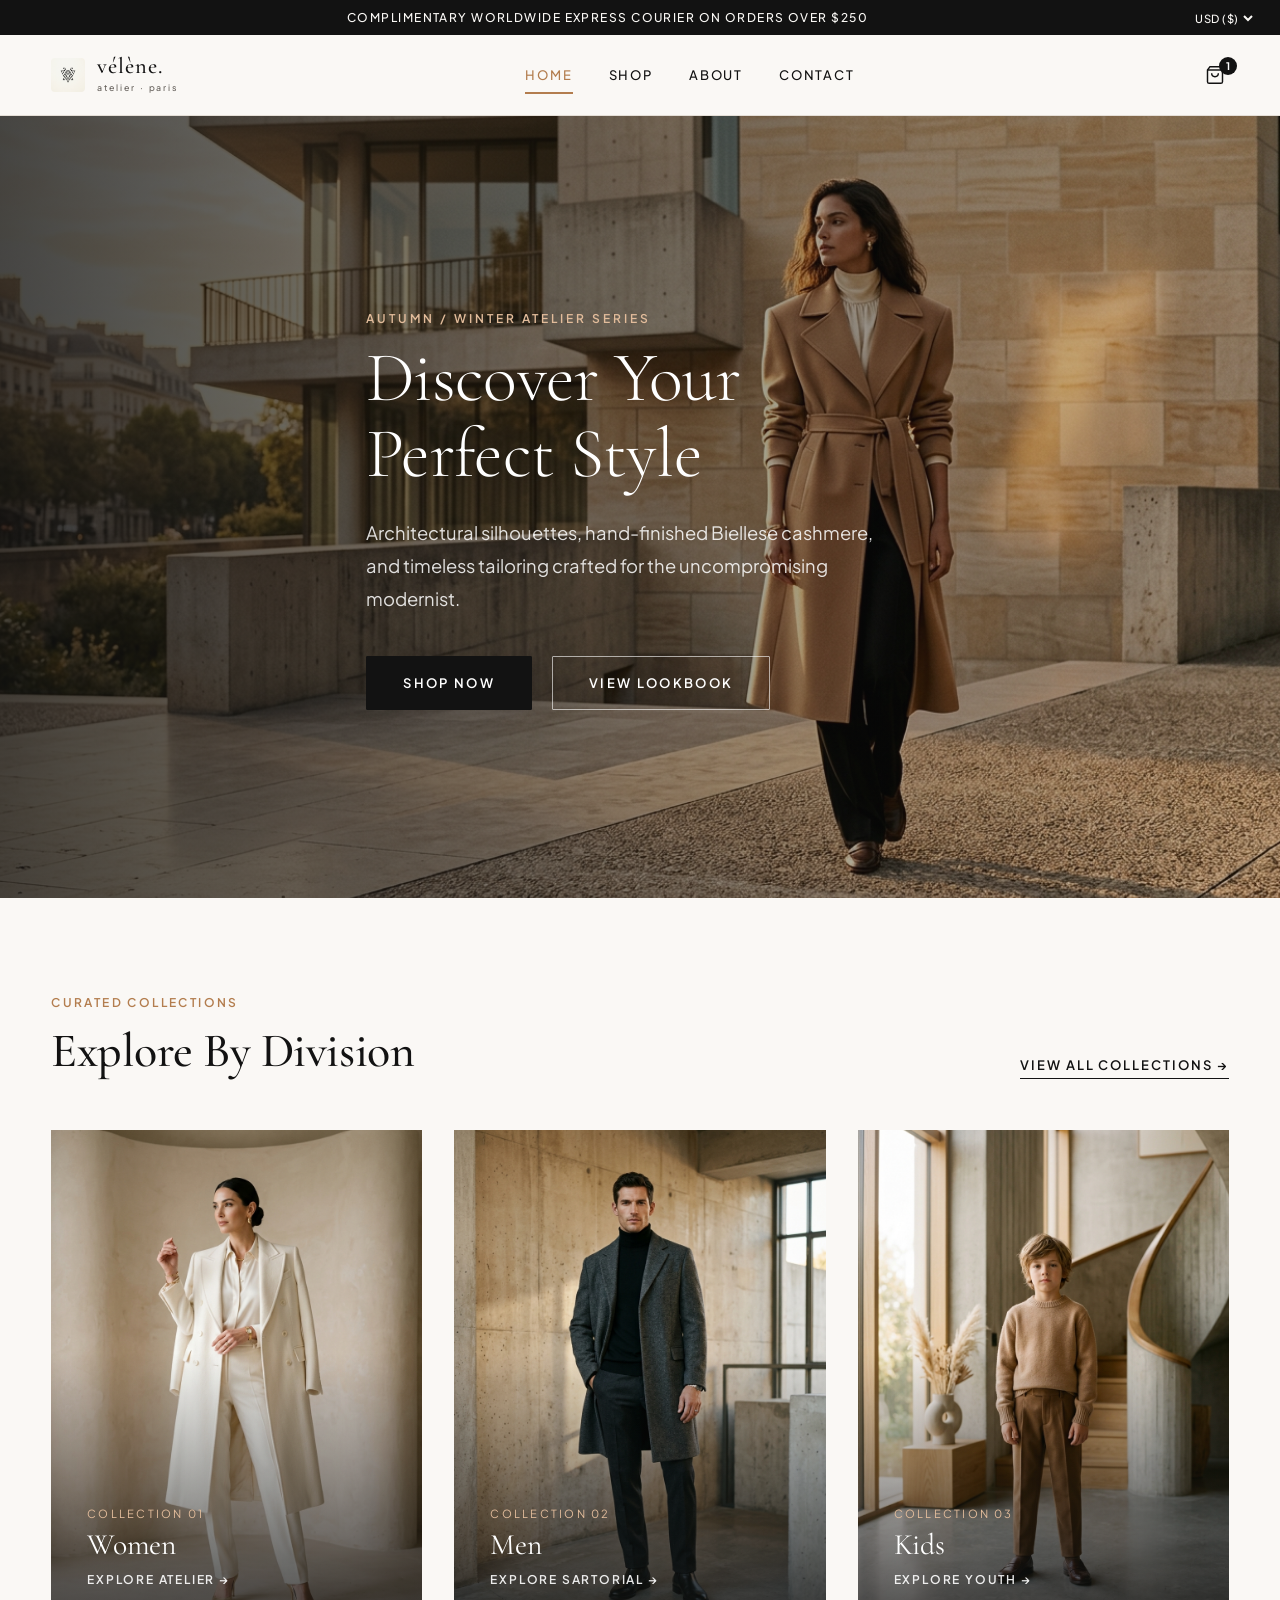
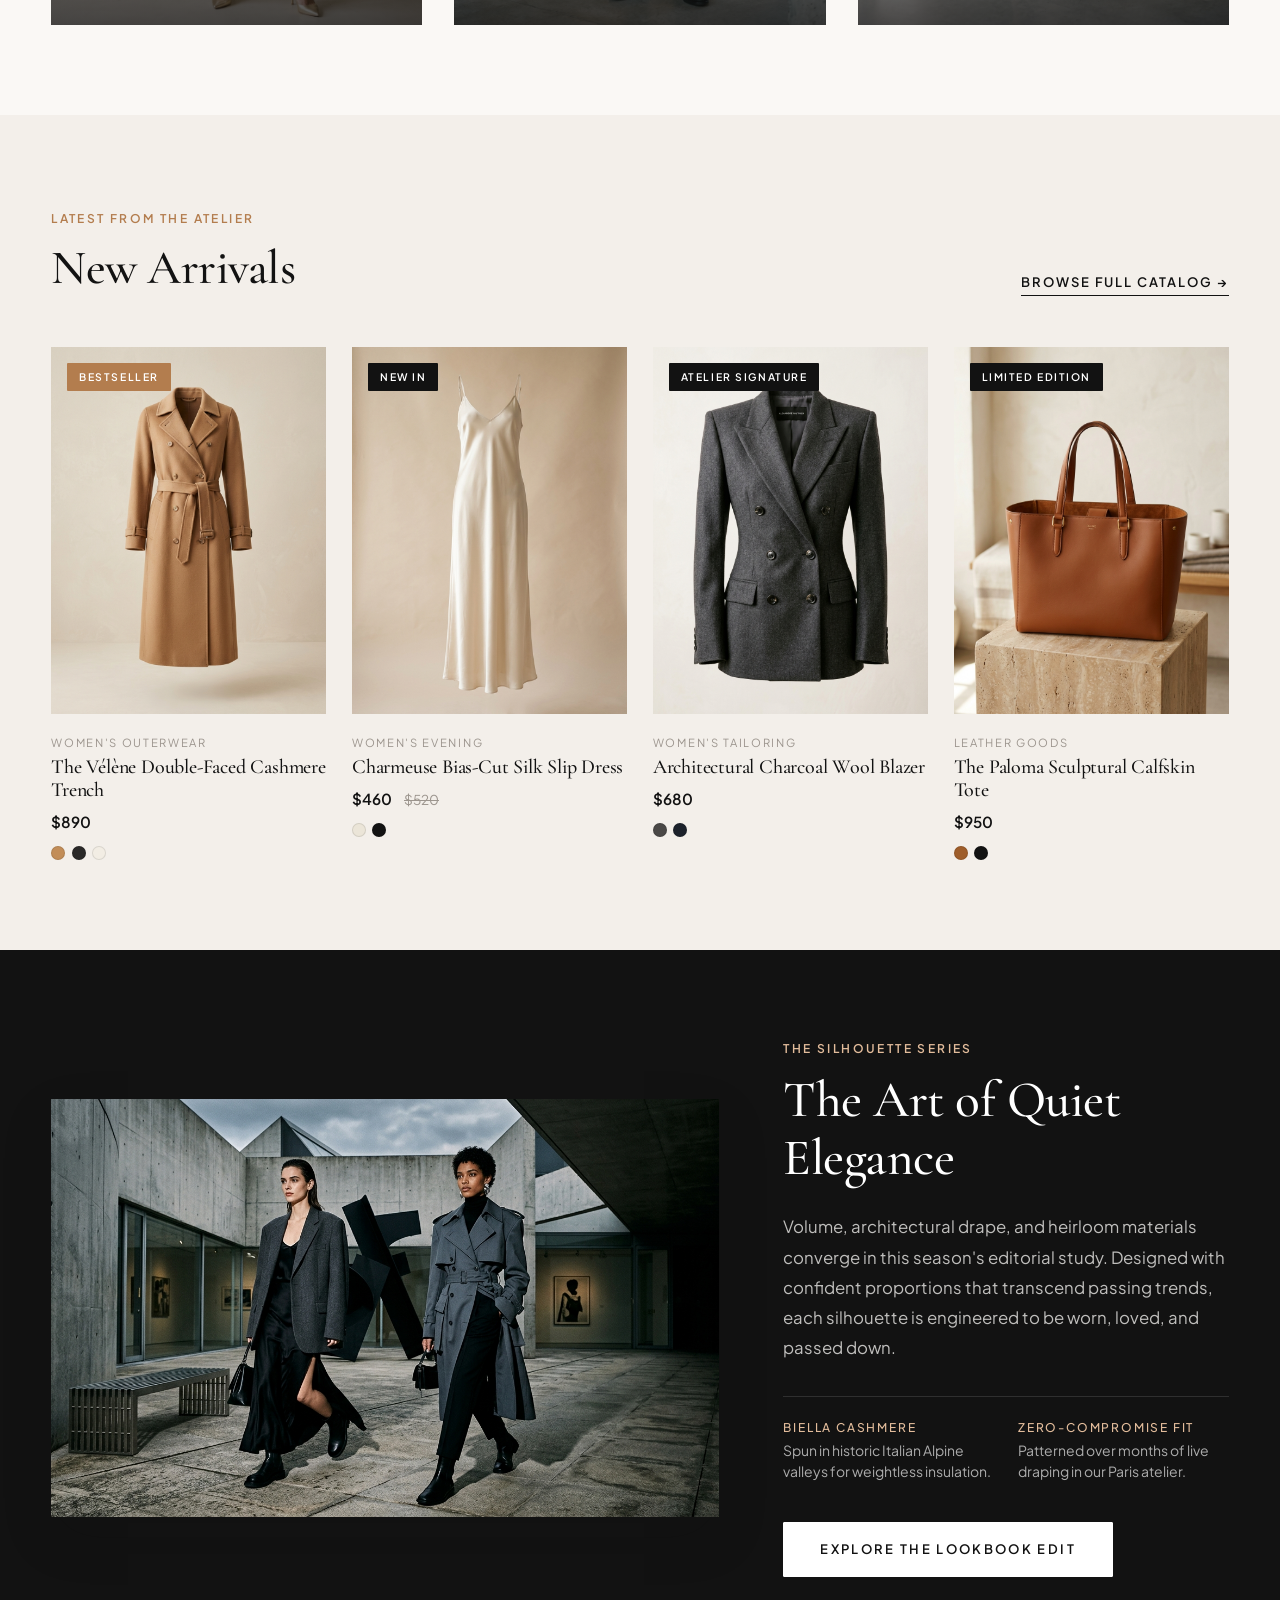
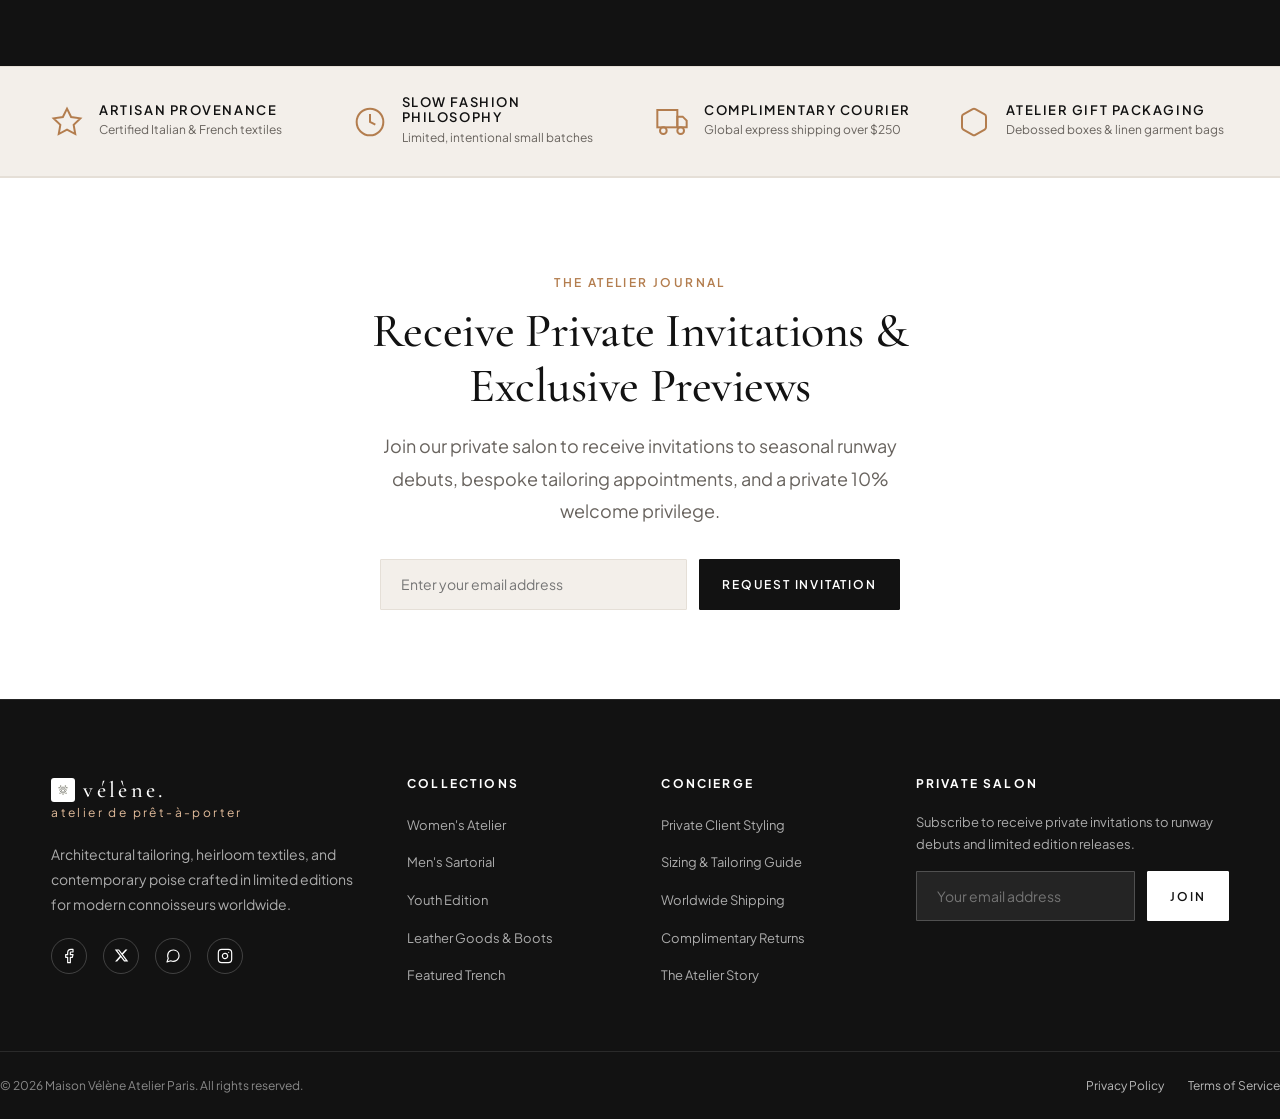
==== index.html @ 46a68b76 "first commit" ====
<!DOCTYPE html>
<html lang="en">
<head>
  <meta charset="UTF-8">
  <meta name="viewport" content="width=device-width, initial-scale=1.0">
  <title>vélène. — Haute Prêt-à-Porter &amp; Modern Essentials</title>
  <meta name="description" content="Discover architectural silhouettes, Italian cashmere tailoring, and quiet luxury essentials from Maison Vélène. Paris &amp; New York.">
  <meta name="keywords" content="luxury fashion, cashmere coat, designer tailoring, quiet luxury, slow fashion, Maison Velene">
  <meta property="og:title" content="MAISON VÉLÈNE — Modern Fashion Atelier">
  <meta property="og:description" content="Discover architectural silhouettes, Italian cashmere tailoring, and quiet luxury essentials.">
  <meta property="og:image" content="images/hero_banner.jpg">
  <meta property="og:type" content="website">
  <!-- Favicon / Brand Icon -->
  <link rel="icon" type="image/jpeg" href="images/brand_logo.jpg">
  <link rel="icon" type="image/png" sizes="32x32" href="images/favicon-32.png">
  <link rel="apple-touch-icon" sizes="192x192" href="images/favicon-192.png">
  <link rel="stylesheet" href="css/style.css">
</head>
<body>

  <!-- Editorial Announcement Bar -->
  <aside class="announcement-bar" aria-label="Store Announcement">
    <div></div>
    <div class="announcement-message">
      Complimentary Worldwide Express Courier on Orders Over $250
    </div>
    <div class="announcement-right">
      <label for="currency-selector" class="visually-hidden" style="display:none;">Select Currency</label>
      <select id="currency-selector" class="currency-select" aria-label="Currency Selector">
        <option value="USD">USD ($)</option>
        <option value="EUR">EUR (€)</option>
        <option value="GBP">GBP (£)</option>
      </select>
    </div>
  </aside>

  <!-- Global Header Navigation -->
  <header class="site-header">
    <div class="container header-inner">
      <!-- Mobile Hamburger Button -->
      <button type="button" class="mobile-toggle" aria-label="Open Navigation Menu">
        <span></span>
        <span></span>
        <span></span>
      </button>

      <!-- Brand Logo / Wordmark -->
      <a href="index.html" class="brand-logo" aria-label="vélène. Home">
        <img src="images/brand_logo.jpg" alt="vélène. logo" class="brand-logo-mark">
        <div class="brand-text-wrapper">
          <span class="brand-name">vélène.</span>
          <span class="brand-sub">atelier · paris</span>
        </div>
      </a>

      <!-- Desktop Navigation Menu -->
      <nav class="nav-desktop" aria-label="Primary Navigation">
        <a href="index.html" class="nav-link active">Home</a>
        <a href="shop.html" class="nav-link">Shop</a>
        <a href="about.html" class="nav-link">About</a>
        <a href="contact.html" class="nav-link">Contact</a>
      </nav>

      <!-- Action Affordances -->
      <div class="header-actions">
        <button type="button" class="action-btn cart-open-trigger" title="Shopping Bag" aria-label="View Shopping Bag">
          <svg width="20" height="20" viewBox="0 0 24 24" fill="none" stroke="currentColor" stroke-width="1.75">
            <path d="M6 2L3 6v14a2 2 0 0 0 2 2h14a2 2 0 0 0 2-2V6l-3-4z"/>
            <line x1="3" y1="6" x2="21" y2="6"/>
            <path d="M16 10a4 4 0 0 1-8 0"/>
          </svg>
          <span class="badge-count cart-badge-count">1</span>
        </button>
      </div>
    </div>
  </header>

  <!-- Mobile Navigation Drawer -->
  <div class="mobile-nav-drawer" role="dialog" aria-modal="true" aria-label="Mobile Navigation">
    <div class="mobile-nav-content">
      <div>
        <div class="mobile-nav-header">
          <div style="display:flex; align-items:center; gap:0.5rem;">
            <img src="images/brand_logo.jpg" alt="vélène. logo" style="width:26px; height:26px; border-radius:3px;">
            <span class="brand-name" style="font-size: 1.3rem; text-transform: lowercase;">vélène.</span>
          </div>
          <button type="button" class="mobile-nav-close" aria-label="Close navigation" style="font-size: 1.5rem; color: var(--color-noir);">&times;</button>
        </div>
        <div class="mobile-links">
          <a href="index.html" class="mobile-link active">Home</a>
          <a href="shop.html" class="mobile-link">Shop</a>
          <a href="about.html" class="mobile-link">About</a>
          <a href="contact.html" class="mobile-link">Contact</a>
        </div>
      </div>
      <div style="border-top: 1px solid var(--color-border); padding-top: 1.5rem;">
        <p style="font-size: 0.8rem; color: var(--color-stone); margin-bottom: 0.5rem;">Paris · Rue Saint-Honoré</p>
        <p style="font-size: 0.8rem; color: var(--color-stone);">New York · Madison Avenue</p>
      </div>
    </div>
  </div>

  <!-- Slide-out Cart Drawer -->
  <div class="cart-drawer-overlay" role="dialog" aria-modal="true" aria-label="Shopping Bag">
    <div class="cart-drawer">
      <div class="cart-drawer-header">
        <h3 class="cart-drawer-title">Shopping Bag</h3>
        <button type="button" class="cart-drawer-close" aria-label="Close shopping bag">&times;</button>
      </div>
      <div class="cart-shipping-meter">
        <div class="shipping-meter-text">Add <strong>$0</strong> more for complimentary courier</div>
        <div class="shipping-progress-bar">
          <div class="shipping-progress-fill"></div>
        </div>
      </div>
      <div class="cart-items-container">
        <!-- Rendered dynamically via JavaScript -->
      </div>
      <div class="cart-drawer-footer">
        <div class="cart-subtotal-row">
          <span class="cart-subtotal-label">Subtotal</span>
          <span class="cart-subtotal-val">$890</span>
        </div>
        <div class="cart-tax-notice">Taxes, customs &amp; express shipping calculated at private checkout.</div>
        <button type="button" class="btn btn-primary btn-full btn-checkout-cart">
          Proceed to Private Checkout
        </button>
      </div>
    </div>
  </div>

  <!-- Main Content -->
  <main id="main-content">

    <!-- 1. HERO SECTION -->
    <section class="hero-section" aria-label="Campaign Hero">
      <div class="hero-media-wrapper">
        <img src="images/hero_banner.jpg" alt="Maison Vélène Autumn/Winter campaign model in tailored cashmere coat" class="hero-image" priority>
      </div>
      <div class="hero-overlay"></div>
      <div class="container hero-content">
        <span class="eyebrow hero-eyebrow">Autumn / Winter Atelier Series</span>
        <h1 class="hero-title">Discover Your Perfect Style</h1>
        <p class="hero-subtitle">
          Architectural silhouettes, hand-finished Biellese cashmere, and timeless tailoring crafted for the uncompromising modernist.
        </p>
        <div class="hero-buttons">
          <a href="shop.html" class="btn btn-primary">Shop Now</a>
          <a href="#lookbook" class="btn btn-outline-white">View Lookbook</a>
        </div>
      </div>
    </section>

    <!-- 2. CATEGORIES SECTION -->
    <section class="section" aria-labelledby="categories-heading">
      <div class="container">
        <div class="section-header">
          <div class="section-title-wrap">
            <span class="eyebrow">Curated Collections</span>
            <h2 id="categories-heading">Explore By Division</h2>
          </div>
          <a href="shop.html" class="btn-text">View All Collections &rarr;</a>
        </div>

        <div class="categories-grid">
          <!-- Women -->
          <a href="shop.html?cat=women" class="category-card" aria-label="Shop Women's Atelier Collection">
            <img src="images/category_women.jpg" alt="Model wearing elegant ivory double-breasted coat and tailored trousers" class="category-card-img" loading="lazy">
            <div class="category-card-overlay">
              <span class="category-card-tag">Collection 01</span>
              <h3 class="category-card-title">Women</h3>
              <span class="category-card-link">Explore Atelier &rarr;</span>
            </div>
          </a>

          <!-- Men -->
          <a href="shop.html?cat=men" class="category-card" aria-label="Shop Men's Sartorial Collection">
            <img src="images/category_men.jpg" alt="Gentleman in structured charcoal wool coat and black turtleneck" class="category-card-img" loading="lazy">
            <div class="category-card-overlay">
              <span class="category-card-tag">Collection 02</span>
              <h3 class="category-card-title">Men</h3>
              <span class="category-card-link">Explore Sartorial &rarr;</span>
            </div>
          </a>

          <!-- Kids -->
          <a href="shop.html?cat=kids" class="category-card" aria-label="Shop Youth and Kids Edition">
            <img src="images/category_kids.jpg" alt="Young boy wearing camel cashmere knit sweater and tailored trousers" class="category-card-img" loading="lazy">
            <div class="category-card-overlay">
              <span class="category-card-tag">Collection 03</span>
              <h3 class="category-card-title">Kids</h3>
              <span class="category-card-link">Explore Youth &rarr;</span>
            </div>
          </a>
        </div>
      </div>
    </section>

    <!-- 3. NEW ARRIVALS GRID -->
    <section class="section" style="background-color: var(--color-surface);" aria-labelledby="arrivals-heading">
      <div class="container">
        <div class="section-header">
          <div class="section-title-wrap">
            <span class="eyebrow">Latest From The Atelier</span>
            <h2 id="arrivals-heading">New Arrivals</h2>
          </div>
          <a href="shop.html" class="btn-text">Browse Full Catalog &rarr;</a>
        </div>

        <div class="products-grid">
          <!-- Product 1 (Hero Trench) -->
          <article class="product-card">
            <div class="product-image-box">
              <span class="product-badge product-badge-accent">Bestseller</span>
              <a href="product.html">
                <img src="images/product_coat_front.jpg" alt="The Vélène Double-Faced Cashmere Trench front studio shot" class="product-thumb" loading="lazy">
              </a>
              <div class="product-actions-bar">
                <button type="button" class="product-action-btn" onclick="MaisonVelene.openQuickView('velene-cashmere-trench')">Quick View</button>
                <button type="button" class="product-action-btn" onclick="MaisonVelene.addToCart({ id: 'velene-cashmere-trench', title: 'The Vélène Double-Faced Cashmere Trench', price: 890, image: 'images/product_coat_front.jpg', size: 'M', color: 'Camel' })">Add to Bag</button>
              </div>
            </div>
            <div class="product-meta">
              <span class="product-category-tag">Women's Outerwear</span>
              <h3 class="product-title"><a href="product.html">The Vélène Double-Faced Cashmere Trench</a></h3>
              <div class="product-price-row">
                <span class="product-price">$890</span>
              </div>
              <div class="product-swatches">
                <span class="swatch-circle" style="background-color: #C28D58;" title="Camel"></span>
                <span class="swatch-circle" style="background-color: #2A2928;" title="Charcoal"></span>
                <span class="swatch-circle" style="background-color: #F2EDE4;" title="Ivory"></span>
              </div>
            </div>
          </article>

          <!-- Product 2 (Silk Slip Dress) -->
          <article class="product-card">
            <div class="product-image-box">
              <span class="product-badge">New In</span>
              <a href="shop.html">
                <img src="images/product_silk_dress.jpg" alt="Charmeuse Bias-Cut Silk Slip Dress in champagne" class="product-thumb" loading="lazy">
              </a>
              <div class="product-actions-bar">
                <button type="button" class="product-action-btn" onclick="MaisonVelene.openQuickView('velene-silk-slip-dress')">Quick View</button>
                <button type="button" class="product-action-btn" onclick="MaisonVelene.addToCart({ id: 'velene-silk-slip-dress', title: 'Charmeuse Bias-Cut Silk Slip Dress', price: 460, image: 'images/product_silk_dress.jpg', size: 'S', color: 'Champagne' })">Add to Bag</button>
              </div>
            </div>
            <div class="product-meta">
              <span class="product-category-tag">Women's Evening</span>
              <h3 class="product-title"><a href="shop.html">Charmeuse Bias-Cut Silk Slip Dress</a></h3>
              <div class="product-price-row">
                <span class="product-price">$460</span>
                <span class="product-price-original">$520</span>
              </div>
              <div class="product-swatches">
                <span class="swatch-circle" style="background-color: #EBE5D8;" title="Champagne"></span>
                <span class="swatch-circle" style="background-color: #121212;" title="Noir"></span>
              </div>
            </div>
          </article>

          <!-- Product 3 (Charcoal Wool Blazer) -->
          <article class="product-card">
            <div class="product-image-box">
              <span class="product-badge">Atelier Signature</span>
              <a href="shop.html">
                <img src="images/product_wool_blazer.jpg" alt="Architectural Charcoal Wool Blazer studio shot" class="product-thumb" loading="lazy">
              </a>
              <div class="product-actions-bar">
                <button type="button" class="product-action-btn" onclick="MaisonVelene.openQuickView('velene-wool-blazer')">Quick View</button>
                <button type="button" class="product-action-btn" onclick="MaisonVelene.addToCart({ id: 'velene-wool-blazer', title: 'Architectural Charcoal Wool Blazer', price: 680, image: 'images/product_wool_blazer.jpg', size: 'M', color: 'Heather Charcoal' })">Add to Bag</button>
              </div>
            </div>
            <div class="product-meta">
              <span class="product-category-tag">Women's Tailoring</span>
              <h3 class="product-title"><a href="shop.html">Architectural Charcoal Wool Blazer</a></h3>
              <div class="product-price-row">
                <span class="product-price">$680</span>
              </div>
              <div class="product-swatches">
                <span class="swatch-circle" style="background-color: #4A4846;" title="Charcoal"></span>
                <span class="swatch-circle" style="background-color: #1C222B;" title="Midnight"></span>
              </div>
            </div>
          </article>

          <!-- Product 4 (Paloma Leather Tote) -->
          <article class="product-card">
            <div class="product-image-box">
              <span class="product-badge">Limited Edition</span>
              <a href="shop.html">
                <img src="images/product_leather_bag.jpg" alt="The Paloma Sculptural Calfskin Tote in cognac tan" class="product-thumb" loading="lazy">
              </a>
              <div class="product-actions-bar">
                <button type="button" class="product-action-btn" onclick="MaisonVelene.openQuickView('velene-leather-bag')">Quick View</button>
                <button type="button" class="product-action-btn" onclick="MaisonVelene.addToCart({ id: 'velene-leather-bag', title: 'The Paloma Sculptural Calfskin Tote', price: 950, image: 'images/product_leather_bag.jpg', size: 'One Size', color: 'Cognac Tan' })">Add to Bag</button>
              </div>
            </div>
            <div class="product-meta">
              <span class="product-category-tag">Leather Goods</span>
              <h3 class="product-title"><a href="shop.html">The Paloma Sculptural Calfskin Tote</a></h3>
              <div class="product-price-row">
                <span class="product-price">$950</span>
              </div>
              <div class="product-swatches">
                <span class="swatch-circle" style="background-color: #9E5D2A;" title="Cognac"></span>
                <span class="swatch-circle" style="background-color: #121212;" title="Noir"></span>
              </div>
            </div>
          </article>
        </div>
      </div>
    </section>

    <!-- 4. TRENDING COLLECTION / LOOKBOOK -->
    <section id="lookbook" class="section lookbook-section" aria-labelledby="lookbook-heading">
      <div class="container">
        <div class="lookbook-grid">
          <div class="lookbook-image-wrap">
            <img src="images/lookbook_trending.jpg" alt="Editorial lookbook models wearing layered tailoring in modern architectural courtyard" class="lookbook-image" loading="lazy">
          </div>
          <div class="lookbook-content">
            <span class="eyebrow" style="color: #E2BC9B;">The Silhouette Series</span>
            <h2 id="lookbook-heading" class="lookbook-title">The Art of Quiet Elegance</h2>
            <p class="lookbook-text">
              Volume, architectural drape, and heirloom materials converge in this season's editorial study. Designed with confident proportions that transcend passing trends, each silhouette is engineered to be worn, loved, and passed down.
            </p>
            <div class="lookbook-features">
              <div class="lookbook-feat-item">
                <h5>Biella Cashmere</h5>
                <p>Spun in historic Italian Alpine valleys for weightless insulation.</p>
              </div>
              <div class="lookbook-feat-item">
                <h5>Zero-Compromise Fit</h5>
                <p>Patterned over months of live draping in our Paris atelier.</p>
              </div>
            </div>
            <div>
              <a href="shop.html" class="btn btn-primary" style="background-color: #FFFFFF; color: var(--color-noir); border-color: #FFFFFF;">
                Explore The Lookbook Edit
              </a>
            </div>
          </div>
        </div>
      </div>
    </section>

    <!-- BRAND PILLARS TICKER -->
    <section class="ticker-section" aria-label="Brand Pillars">
      <div class="container">
        <div class="ticker-grid">
          <div class="ticker-item">
            <svg class="ticker-icon" viewBox="0 0 24 24" fill="none" stroke="currentColor" stroke-width="1.5">
              <polygon points="12 2 15.09 8.26 22 9.27 17 14.14 18.18 21.02 12 17.77 5.82 21.02 7 14.14 2 9.27 8.91 8.26 12 2"/>
            </svg>
            <div class="ticker-text">
              <h5>Artisan Provenance</h5>
              <p>Certified Italian &amp; French textiles</p>
            </div>
          </div>
          <div class="ticker-item">
            <svg class="ticker-icon" viewBox="0 0 24 24" fill="none" stroke="currentColor" stroke-width="1.5">
              <circle cx="12" cy="12" r="10"/>
              <polyline points="12 6 12 12 16 14"/>
            </svg>
            <div class="ticker-text">
              <h5>Slow Fashion Philosophy</h5>
              <p>Limited, intentional small batches</p>
            </div>
          </div>
          <div class="ticker-item">
            <svg class="ticker-icon" viewBox="0 0 24 24" fill="none" stroke="currentColor" stroke-width="1.5">
              <rect x="1" y="3" width="15" height="13"/>
              <polygon points="16 8 20 8 23 11 23 16 16 16 16 8"/>
              <circle cx="5.5" cy="18.5" r="2.5"/>
              <circle cx="18.5" cy="18.5" r="2.5"/>
            </svg>
            <div class="ticker-text">
              <h5>Complimentary Courier</h5>
              <p>Global express shipping over $250</p>
            </div>
          </div>
          <div class="ticker-item">
            <svg class="ticker-icon" viewBox="0 0 24 24" fill="none" stroke="currentColor" stroke-width="1.5">
              <path d="M21 16V8a2 2 0 0 0-1-1.73l-7-4a2 2 0 0 0-2 0l-7 4A2 2 0 0 0 3 8v8a2 2 0 0 0 1 1.73l7 4a2 2 0 0 0 2 0l7-4A2 2 0 0 0 21 16z"/>
            </svg>
            <div class="ticker-text">
              <h5>Atelier Gift Packaging</h5>
              <p>Debossed boxes &amp; linen garment bags</p>
            </div>
          </div>
        </div>
      </div>
    </section>

    <!-- 5. NEWSLETTER / VIP CTA SECTION -->
    <section class="section newsletter-section" aria-labelledby="newsletter-heading">
      <div class="container newsletter-box">
        <span class="eyebrow">The Atelier Journal</span>
        <h2 id="newsletter-heading" class="newsletter-title">Receive Private Invitations &amp; Exclusive Previews</h2>
        <p class="lead">
          Join our private salon to receive invitations to seasonal runway debuts, bespoke tailoring appointments, and a private 10% welcome privilege.
        </p>
        <form class="newsletter-form" action="#" method="POST" novalidate>
          <label for="newsletter-email-home" class="visually-hidden" style="display:none;">Email address</label>
          <input type="email" id="newsletter-email-home" class="newsletter-input" placeholder="Enter your email address" required>
          <button type="submit" class="btn btn-primary btn-sm">Request Invitation</button>
        </form>
      </div>
    </section>

  </main>

  <!-- Global Footer -->
  <footer class="site-footer">
    <div class="container footer-top">
      <div class="footer-grid">
        <div class="footer-brand">
          <a href="index.html" style="text-decoration:none; display:flex; align-items:center; gap:0.5rem;">
            <img src="images/brand_logo.jpg" alt="vélène. logo" style="width:24px; height:24px; border-radius:3px; filter: brightness(1.2);">
            <h3 style="margin:0; font-size:1.4rem; text-transform: lowercase; font-family: var(--font-serif);">vélène.</h3>
          </a>
          <div class="tagline" style="text-transform: lowercase;">atelier de prêt-à-porter</div>
          <p>
            Architectural tailoring, heirloom textiles, and contemporary poise crafted in limited editions for modern connoisseurs worldwide.
          </p>
          <div class="footer-social-row">
            <a href="https://facebook.com" class="social-icon-link" aria-label="Facebook" target="_blank" rel="noopener">
              <svg width="16" height="16" viewBox="0 0 24 24" fill="none" stroke="currentColor" stroke-width="1.75" stroke-linecap="round" stroke-linejoin="round">
                <path d="M18 2h-3a5 5 0 0 0-5 5v3H7v4h3v8h4v-8h3l1-4h-4V7a1 1 0 0 1 1-1h3z"/>
              </svg>
            </a>
            <a href="https://x.com" class="social-icon-link" aria-label="X (Twitter)" target="_blank" rel="noopener">
              <svg width="15" height="15" viewBox="0 0 24 24" fill="currentColor">
                <path d="M18.244 2.25h3.308l-7.227 8.26 8.502 11.24H16.17l-5.214-6.817L4.99 21.75H1.68l7.73-8.835L1.254 2.25H8.08l4.713 6.231zm-1.161 17.52h1.833L7.084 4.126H5.117z"/>
              </svg>
            </a>
            <a href="https://whatsapp.com" class="social-icon-link" aria-label="WhatsApp" target="_blank" rel="noopener">
              <svg width="16" height="16" viewBox="0 0 24 24" fill="none" stroke="currentColor" stroke-width="1.75" stroke-linecap="round" stroke-linejoin="round">
                <path d="M21 11.5a8.38 8.38 0 0 1-.9 3.8 8.5 8.5 0 0 1-7.6 4.7 8.38 8.38 0 0 1-3.8-.9L3 21l1.9-5.7a8.38 8.38 0 0 1-.9-3.8 8.5 8.5 0 0 1 4.7-7.6 8.38 8.38 0 0 1 3.8-.9h.5a8.48 8.48 0 0 1 8 8v.5z"/>
              </svg>
            </a>
            <a href="https://instagram.com" class="social-icon-link" aria-label="Instagram" target="_blank" rel="noopener">
              <svg width="16" height="16" viewBox="0 0 24 24" fill="none" stroke="currentColor" stroke-width="1.75" stroke-linecap="round" stroke-linejoin="round">
                <rect x="2" y="2" width="20" height="20" rx="5" ry="5"/>
                <path d="M16 11.37A4 4 0 1 1 12.63 8 4 4 0 0 1 16 11.37z"/>
                <line x1="17.5" y1="6.5" x2="17.51" y2="6.5"/>
              </svg>
            </a>
          </div>
        </div>

        <div class="footer-col">
          <h5>Collections</h5>
          <ul class="footer-links">
            <li><a href="shop.html?cat=women">Women's Atelier</a></li>
            <li><a href="shop.html?cat=men">Men's Sartorial</a></li>
            <li><a href="shop.html?cat=kids">Youth Edition</a></li>
            <li><a href="shop.html?cat=accessories">Leather Goods &amp; Boots</a></li>
            <li><a href="product.html">Featured Trench</a></li>
          </ul>
        </div>

        <div class="footer-col">
          <h5>Concierge</h5>
          <ul class="footer-links">
            <li><a href="contact.html">Private Client Styling</a></li>
            <li><a href="contact.html#faq">Sizing &amp; Tailoring Guide</a></li>
            <li><a href="contact.html#shipping">Worldwide Shipping</a></li>
            <li><a href="contact.html#returns">Complimentary Returns</a></li>
            <li><a href="about.html">The Atelier Story</a></li>
          </ul>
        </div>

        <div class="footer-col">
          <h5>Private Salon</h5>
          <p style="font-size: 0.8125rem; color: rgba(255,255,255,0.65); margin-bottom: 1rem;">
            Subscribe to receive private invitations to runway debuts and limited edition releases.
          </p>
          <form class="newsletter-form" action="#" method="POST" novalidate style="margin-top:0;">
            <input type="email" class="newsletter-input" style="background: rgba(255,255,255,0.08); border-color: rgba(255,255,255,0.2); color:#FFF;" placeholder="Your email address" required>
            <button type="submit" class="btn btn-primary btn-sm" style="background-color: #FFFFFF; color: var(--color-noir); border-color: #FFF;">Join</button>
          </form>
        </div>
      </div>
    </div>

    <div class="container footer-bottom">
      <div>&copy; 2026 Maison Vélène Atelier Paris. All rights reserved.</div>
      <div style="display: flex; gap: 1.5rem;">
        <a href="privacy.html">Privacy Policy</a>
        <a href="privacy.html#terms">Terms of Service</a>
      </div>
    </div>
  </footer>

  <script src="js/main.js"></script>
</body>
</html>
---- css/style.css ----
/* ==========================================================================
   MAISON VÉLÈNE — HIGH-FASHION DESIGN SYSTEM & STYLESHEET
   Atelier de Prêt-à-Porter · Paris & New York
   ========================================================================== */

@import url('https://fonts.googleapis.com/css2?family=Cormorant+Garamond:ital,wght@0,300;0,400;0,500;0,600;0,700;1,400;1,600&family=Plus+Jakarta+Sans:wght@300;400;500;600;700&display=swap');

/* --- CSS Variables & Design Tokens --- */
:root {
  --color-bg: #FAF8F5;
  --color-surface: #F3EFEA;
  --color-surface-hover: #EAE4DD;
  --color-card: #FFFFFF;
  --color-noir: #121212;
  --color-noir-soft: #242220;
  --color-stone: #68635E;
  --color-light-stone: #9C958E;
  --color-border: #E5DFD7;
  --color-border-light: #F0EAE3;
  --color-accent: #B37D4E;
  --color-accent-hover: #96663C;
  --color-accent-light: #F5EEE6;
  --color-success: #3A6946;
  --color-error: #9E3737;

  --font-serif: 'Cormorant Garamond', Georgia, serif;
  --font-sans: 'Plus Jakarta Sans', -apple-system, BlinkMacSystemFont, 'Segoe UI', Roboto, sans-serif;

  --container-max: 1380px;
  --container-narrow: 920px;
  --transition-fast: 0.2s cubic-bezier(0.16, 1, 0.3, 1);
  --transition-base: 0.35s cubic-bezier(0.16, 1, 0.3, 1);
  --transition-slow: 0.6s cubic-bezier(0.16, 1, 0.3, 1);

  --shadow-sm: 0 2px 8px rgba(18, 18, 18, 0.04);
  --shadow-md: 0 10px 30px rgba(18, 18, 18, 0.08);
  --shadow-lg: 0 20px 50px rgba(18, 18, 18, 0.12);

  --header-height: 80px;
  --announcement-height: 38px;
}

/* --- Base & Reset --- */
*, *::before, *::after {
  box-sizing: border-box;
  margin: 0;
  padding: 0;
}

html {
  font-size: 16px;
  scroll-behavior: smooth;
  -webkit-font-smoothing: antialiased;
  -moz-osx-font-smoothing: grayscale;
}

body {
  font-family: var(--font-sans);
  background-color: var(--color-bg);
  color: var(--color-noir);
  line-height: 1.6;
  font-weight: 400;
  overflow-x: hidden;
  display: flex;
  flex-direction: column;
  min-height: 100vh;
}

img {
  max-width: 100%;
  height: auto;
  display: block;
  object-fit: cover;
}

a {
  color: inherit;
  text-decoration: none;
  transition: color var(--transition-fast);
}

button, input, select, textarea {
  font-family: inherit;
  font-size: inherit;
  color: inherit;
  border: none;
  outline: none;
  background: none;
}

button {
  cursor: pointer;
  user-select: none;
}

ul, ol {
  list-style: none;
}

/* --- Typography --- */
h1, h2, h3, h4, h5, h6 {
  font-family: var(--font-serif);
  font-weight: 500;
  line-height: 1.15;
  letter-spacing: -0.01em;
  color: var(--color-noir);
}

h1 {
  font-size: clamp(2.5rem, 5vw, 4.25rem);
  font-weight: 400;
}

h2 {
  font-size: clamp(2rem, 3.8vw, 3rem);
}

h3 {
  font-size: clamp(1.4rem, 2.2vw, 1.85rem);
}

h4 {
  font-size: 1.25rem;
  letter-spacing: 0.02em;
}

p {
  color: var(--color-stone);
  font-size: 1rem;
  line-height: 1.7;
}

.eyebrow {
  font-family: var(--font-sans);
  font-size: 0.75rem;
  font-weight: 600;
  text-transform: uppercase;
  letter-spacing: 0.2em;
  color: var(--color-accent);
  display: inline-block;
  margin-bottom: 0.75rem;
}

.lead {
  font-size: 1.125rem;
  line-height: 1.8;
  color: var(--color-stone);
}

/* --- Layout Containers --- */
.container {
  width: 100%;
  max-width: var(--container-max);
  margin-left: auto;
  margin-right: auto;
  padding-left: clamp(1.25rem, 4vw, 3.5rem);
  padding-right: clamp(1.25rem, 4vw, 3.5rem);
}

.container-narrow {
  max-width: var(--container-narrow);
}

.section {
  padding-top: clamp(4rem, 7vw, 7.5rem);
  padding-bottom: clamp(4rem, 7vw, 7.5rem);
}

.section-tight {
  padding-top: clamp(2.5rem, 4vw, 4.5rem);
  padding-bottom: clamp(2.5rem, 4vw, 4.5rem);
}

/* --- Buttons & Affordances --- */
.btn {
  display: inline-flex;
  align-items: center;
  justify-content: center;
  gap: 0.75rem;
  padding: 1rem 2.25rem;
  font-size: 0.8125rem;
  font-weight: 600;
  text-transform: uppercase;
  letter-spacing: 0.18em;
  border-radius: 1px;
  transition: all var(--transition-base);
  position: relative;
  overflow: hidden;
  text-align: center;
}

.btn-primary {
  background-color: var(--color-noir);
  color: #FFFFFF;
  border: 1px solid var(--color-noir);
}

.btn-primary:hover {
  background-color: var(--color-accent);
  border-color: var(--color-accent);
  color: #FFFFFF;
  transform: translateY(-2px);
  box-shadow: 0 8px 20px rgba(179, 125, 78, 0.25);
}

.btn-outline {
  background-color: transparent;
  color: var(--color-noir);
  border: 1px solid var(--color-noir);
}

.btn-outline:hover {
  background-color: var(--color-noir);
  color: #FFFFFF;
  transform: translateY(-2px);
}

.btn-outline-white {
  background-color: transparent;
  color: #FFFFFF;
  border: 1px solid rgba(255, 255, 255, 0.6);
}

.btn-outline-white:hover {
  background-color: #FFFFFF;
  color: var(--color-noir);
  border-color: #FFFFFF;
  transform: translateY(-2px);
}

.btn-sm {
  padding: 0.65rem 1.4rem;
  font-size: 0.75rem;
  letter-spacing: 0.15em;
}

.btn-full {
  width: 100%;
}

.btn-text {
  padding: 0;
  display: inline-flex;
  align-items: center;
  gap: 0.5rem;
  font-size: 0.8125rem;
  font-weight: 600;
  text-transform: uppercase;
  letter-spacing: 0.15em;
  color: var(--color-noir);
  border-bottom: 1px solid var(--color-noir);
  padding-bottom: 2px;
  transition: color var(--transition-fast), border-color var(--transition-fast);
}

.btn-text:hover {
  color: var(--color-accent);
  border-color: var(--color-accent);
}

/* ==========================================================================
   HEADER & NAVIGATION
   ========================================================================== */
.announcement-bar {
  background-color: var(--color-noir);
  color: #FAF8F5;
  font-size: 0.75rem;
  letter-spacing: 0.12em;
  text-transform: uppercase;
  padding: 0.5rem 1.5rem;
  display: flex;
  justify-content: space-between;
  align-items: center;
  position: relative;
  z-index: 50;
}

.announcement-message {
  margin: 0 auto;
  font-weight: 500;
  text-align: center;
}

.announcement-right {
  display: flex;
  align-items: center;
  gap: 1rem;
}

.currency-select {
  color: #FAF8F5;
  font-size: 0.7rem;
  font-weight: 500;
  background: transparent;
  cursor: pointer;
  letter-spacing: 0.05em;
}

.currency-select option {
  background-color: var(--color-noir);
  color: #FAF8F5;
}

.site-header {
  position: sticky;
  top: 0;
  z-index: 40;
  background-color: rgba(250, 248, 245, 0.94);
  backdrop-filter: blur(12px);
  -webkit-backdrop-filter: blur(12px);
  border-bottom: 1px solid var(--color-border);
  transition: transform var(--transition-base), background-color var(--transition-base);
}

.header-inner {
  display: flex;
  align-items: center;
  justify-content: space-between;
  height: var(--header-height);
}

/* Brand Logo & Unique Small Title */
.brand-logo {
  display: flex;
  align-items: center;
  gap: 0.75rem;
  text-decoration: none;
  transition: opacity var(--transition-fast);
}

.brand-logo:hover {
  opacity: 0.85;
}

.brand-logo-mark {
  width: 34px;
  height: 34px;
  object-fit: contain;
  border-radius: 4px;
}

.brand-text-wrapper {
  display: flex;
  flex-direction: column;
  align-items: flex-start;
}

.brand-name {
  font-family: var(--font-serif);
  font-size: 1.4rem;
  font-weight: 500;
  letter-spacing: 0.04em;
  color: var(--color-noir);
  text-transform: lowercase;
  line-height: 1;
}

.brand-sub {
  font-family: var(--font-sans);
  font-size: 0.55rem;
  font-weight: 500;
  letter-spacing: 0.22em;
  color: var(--color-stone);
  text-transform: lowercase;
  margin-top: 0.2rem;
}

/* Desktop Navigation */
.nav-desktop {
  display: flex;
  align-items: center;
  gap: 2.25rem;
}

.nav-link {
  font-size: 0.8125rem;
  font-weight: 500;
  text-transform: uppercase;
  letter-spacing: 0.14em;
  color: var(--color-noir);
  position: relative;
  padding: 0.5rem 0;
  transition: color var(--transition-fast);
}

.nav-link::after {
  content: '';
  position: absolute;
  bottom: 0;
  left: 0;
  width: 0;
  height: 1.5px;
  background-color: var(--color-accent);
  transition: width var(--transition-base);
}

.nav-link:hover, .nav-link.active {
  color: var(--color-accent);
}

.nav-link:hover::after, .nav-link.active::after {
  width: 100%;
}

/* Dropdown Menu */
.nav-item-has-dropdown {
  position: relative;
}

.dropdown-menu {
  position: absolute;
  top: 100%;
  left: 50%;
  transform: translateX(-50%) translateY(10px);
  background-color: var(--color-card);
  border: 1px solid var(--color-border);
  box-shadow: var(--shadow-md);
  padding: 1.25rem 1.75rem;
  min-width: 220px;
  opacity: 0;
  visibility: hidden;
  pointer-events: none;
  transition: all var(--transition-fast);
  z-index: 100;
}

.nav-item-has-dropdown:hover .dropdown-menu {
  opacity: 1;
  visibility: visible;
  pointer-events: auto;
  transform: translateX(-50%) translateY(0);
}

.dropdown-link {
  display: block;
  padding: 0.5rem 0;
  font-size: 0.8125rem;
  letter-spacing: 0.1em;
  color: var(--color-stone);
  transition: color var(--transition-fast), transform var(--transition-fast);
}

.dropdown-link:hover {
  color: var(--color-noir);
  transform: translateX(4px);
}

/* Header Action Icons */
.header-actions {
  display: flex;
  align-items: center;
  gap: 1.5rem;
}

.action-btn {
  display: flex;
  align-items: center;
  justify-content: center;
  color: var(--color-noir);
  font-size: 1.25rem;
  position: relative;
  transition: color var(--transition-fast), transform var(--transition-fast);
  padding: 0.25rem;
}

.action-btn:hover {
  color: var(--color-accent);
  transform: translateY(-1px);
}

.badge-count {
  position: absolute;
  top: -4px;
  right: -8px;
  background-color: var(--color-noir);
  color: #FFFFFF;
  font-size: 0.65rem;
  font-weight: 700;
  min-width: 18px;
  height: 18px;
  border-radius: 50%;
  display: flex;
  align-items: center;
  justify-content: center;
  line-height: 1;
  padding: 0 3px;
  transition: transform var(--transition-fast), background-color var(--transition-fast);
}

.badge-count.bump {
  transform: scale(1.3);
  background-color: var(--color-accent);
}

/* Mobile Toggle */
.mobile-toggle {
  display: none;
  flex-direction: column;
  gap: 5px;
  padding: 6px;
}

.mobile-toggle span {
  width: 22px;
  height: 1.5px;
  background-color: var(--color-noir);
  transition: transform var(--transition-fast), opacity var(--transition-fast);
}

/* Mobile Drawer */
.mobile-nav-drawer {
  position: fixed;
  top: 0;
  left: 0;
  width: 100%;
  height: 100vh;
  background-color: rgba(18, 18, 18, 0.6);
  backdrop-filter: blur(4px);
  z-index: 100;
  opacity: 0;
  visibility: hidden;
  transition: opacity var(--transition-base), visibility var(--transition-base);
}

.mobile-nav-drawer.open {
  opacity: 1;
  visibility: visible;
}

.mobile-nav-content {
  position: absolute;
  top: 0;
  left: 0;
  width: 85%;
  max-width: 380px;
  height: 100%;
  background-color: var(--color-bg);
  padding: 2.5rem 2rem;
  display: flex;
  flex-direction: column;
  justify-content: space-between;
  transform: translateX(-100%);
  transition: transform var(--transition-base);
  box-shadow: var(--shadow-lg);
  overflow-y: auto;
}

.mobile-nav-drawer.open .mobile-nav-content {
  transform: translateX(0);
}

.mobile-nav-header {
  display: flex;
  justify-content: space-between;
  align-items: center;
  padding-bottom: 1.5rem;
  border-bottom: 1px solid var(--color-border);
}

.mobile-links {
  margin-top: 2rem;
  display: flex;
  flex-direction: column;
  align-items: center;
  text-align: center;
  gap: 1.5rem;
}

.mobile-link {
  font-family: var(--font-serif);
  font-size: 1.5rem;
  color: var(--color-noir);
  text-align: center;
  width: 100%;
  transition: color var(--transition-fast);
}

.mobile-link:hover, .mobile-link.active {
  color: var(--color-accent);
}

/* ==========================================================================
   CART DRAWER (SLIDE-OUT)
   ========================================================================== */
.cart-drawer-overlay {
  position: fixed;
  top: 0;
  left: 0;
  width: 100%;
  height: 100vh;
  background-color: rgba(18, 18, 18, 0.55);
  backdrop-filter: blur(4px);
  z-index: 200;
  opacity: 0;
  visibility: hidden;
  transition: opacity var(--transition-base), visibility var(--transition-base);
}

.cart-drawer-overlay.open {
  opacity: 1;
  visibility: visible;
}

.cart-drawer {
  position: absolute;
  top: 0;
  right: 0;
  width: 100%;
  max-width: 440px;
  height: 100%;
  background-color: var(--color-card);
  display: flex;
  flex-direction: column;
  box-shadow: var(--shadow-lg);
  transform: translateX(100%);
  transition: transform var(--transition-base);
}

.cart-drawer-overlay.open .cart-drawer {
  transform: translateX(0);
}

.cart-drawer-header {
  padding: 1.75rem 2rem;
  display: flex;
  align-items: center;
  justify-content: space-between;
  border-bottom: 1px solid var(--color-border);
}

.cart-drawer-title {
  font-family: var(--font-serif);
  font-size: 1.4rem;
  letter-spacing: 0.05em;
}

.cart-drawer-close {
  font-size: 1.25rem;
  color: var(--color-stone);
  transition: color var(--transition-fast);
  padding: 4px;
}

.cart-drawer-close:hover {
  color: var(--color-noir);
}

.cart-shipping-meter {
  padding: 1rem 2rem;
  background-color: var(--color-surface);
  border-bottom: 1px solid var(--color-border);
  font-size: 0.8125rem;
  color: var(--color-stone);
}

.shipping-progress-bar {
  width: 100%;
  height: 4px;
  background-color: var(--color-border);
  margin-top: 0.5rem;
  border-radius: 2px;
  overflow: hidden;
}

.shipping-progress-fill {
  height: 100%;
  background-color: var(--color-accent);
  width: 60%;
  transition: width var(--transition-base);
}

.cart-items-container {
  flex: 1;
  overflow-y: auto;
  padding: 1.5rem 2rem;
  display: flex;
  flex-direction: column;
  gap: 1.5rem;
}

.cart-empty-state {
  display: flex;
  flex-direction: column;
  align-items: center;
  justify-content: center;
  text-align: center;
  padding: 4rem 1rem;
  gap: 1rem;
}

.cart-empty-state svg {
  width: 48px;
  height: 48px;
  stroke: var(--color-light-stone);
}

.cart-item {
  display: grid;
  grid-template-columns: 80px 1fr auto;
  gap: 1.25rem;
  align-items: center;
  padding-bottom: 1.5rem;
  border-bottom: 1px solid var(--color-border-light);
}

.cart-item-img {
  width: 80px;
  height: 105px;
  object-fit: cover;
  background-color: var(--color-surface);
}

.cart-item-details h4 {
  font-family: var(--font-serif);
  font-size: 1.1rem;
  margin-bottom: 0.25rem;
}

.cart-item-meta {
  font-size: 0.8rem;
  color: var(--color-stone);
  margin-bottom: 0.5rem;
}

.cart-item-price {
  font-weight: 600;
  font-size: 0.9rem;
  color: var(--color-noir);
}

.cart-qty-control {
  display: inline-flex;
  align-items: center;
  border: 1px solid var(--color-border);
  margin-top: 0.5rem;
}

.qty-btn {
  width: 26px;
  height: 26px;
  display: flex;
  align-items: center;
  justify-content: center;
  font-size: 0.85rem;
  color: var(--color-stone);
}

.qty-btn:hover {
  background-color: var(--color-surface);
  color: var(--color-noir);
}

.qty-number {
  width: 28px;
  text-align: center;
  font-size: 0.8125rem;
  font-weight: 600;
}

.cart-item-remove {
  font-size: 0.75rem;
  color: var(--color-light-stone);
  transition: color var(--transition-fast);
  align-self: flex-start;
  padding: 4px;
}

.cart-item-remove:hover {
  color: var(--color-error);
}

.cart-drawer-footer {
  padding: 1.75rem 2rem;
  border-top: 1px solid var(--color-border);
  background-color: var(--color-card);
}

.cart-subtotal-row {
  display: flex;
  justify-content: space-between;
  align-items: baseline;
  margin-bottom: 0.5rem;
}

.cart-subtotal-label {
  font-size: 0.85rem;
  text-transform: uppercase;
  letter-spacing: 0.1em;
  color: var(--color-stone);
}

.cart-subtotal-val {
  font-family: var(--font-serif);
  font-size: 1.5rem;
  font-weight: 600;
  color: var(--color-noir);
}

.cart-tax-notice {
  font-size: 0.75rem;
  color: var(--color-light-stone);
  margin-bottom: 1.25rem;
}

/* ==========================================================================
   TOAST NOTIFICATIONS
   ========================================================================== */
.toast-container {
  position: fixed;
  bottom: 2rem;
  right: 2rem;
  z-index: 999;
  display: flex;
  flex-direction: column;
  gap: 0.75rem;
  pointer-events: none;
}

.toast {
  background-color: var(--color-noir);
  color: #FFFFFF;
  padding: 1rem 1.5rem;
  border-radius: 2px;
  box-shadow: var(--shadow-lg);
  font-size: 0.875rem;
  display: flex;
  align-items: center;
  gap: 0.85rem;
  transform: translateY(20px);
  opacity: 0;
  transition: all var(--transition-base);
  pointer-events: auto;
  border-left: 3px solid var(--color-accent);
  max-width: 380px;
}

.toast.show {
  transform: translateY(0);
  opacity: 1;
}

/* ==========================================================================
   HERO SECTION (HOME)
   ========================================================================== */
.hero-section {
  position: relative;
  min-height: calc(100vh - var(--header-height) - var(--announcement-height));
  display: flex;
  align-items: center;
  background-color: var(--color-surface);
  overflow: hidden;
}

.hero-media-wrapper {
  position: absolute;
  inset: 0;
  z-index: 1;
}

.hero-image {
  width: 100%;
  height: 100%;
  object-fit: cover;
  object-position: 78% 30%;
  transform: scale(1.02);
  transition: transform 10s ease;
}

.hero-section:hover .hero-image {
  transform: scale(1.06);
}

.hero-overlay {
  position: absolute;
  inset: 0;
  background: linear-gradient(
    90deg,
    rgba(18, 18, 18, 0.78) 0%,
    rgba(18, 18, 18, 0.45) 50%,
    rgba(18, 18, 18, 0.15) 100%
  );
  z-index: 2;
}

.hero-content {
  position: relative;
  z-index: 3;
  max-width: 650px;
  color: #FFFFFF;
  padding-top: 3rem;
  padding-bottom: 3rem;
}

.hero-eyebrow {
  color: #E2BC9B;
  letter-spacing: 0.25em;
}

.hero-title {
  color: #FFFFFF;
  font-size: clamp(2.75rem, 5.5vw, 4.5rem);
  font-weight: 300;
  line-height: 1.08;
  margin-bottom: 1.5rem;
}

.hero-subtitle {
  color: rgba(255, 255, 255, 0.85);
  font-size: 1.15rem;
  line-height: 1.8;
  margin-bottom: 2.5rem;
  max-width: 520px;
}

.hero-buttons {
  display: flex;
  gap: 1.25rem;
  flex-wrap: wrap;
}

/* ==========================================================================
   CATEGORY CARDS (HOME)
   ========================================================================== */
.categories-grid {
  display: grid;
  grid-template-columns: repeat(3, 1fr);
  gap: clamp(1.25rem, 2.5vw, 2.5rem);
}

.category-card {
  position: relative;
  aspect-ratio: 3 / 4;
  overflow: hidden;
  background-color: var(--color-surface);
}

.category-card-img {
  width: 100%;
  height: 100%;
  object-fit: cover;
  transition: transform var(--transition-slow);
}

.category-card:hover .category-card-img {
  transform: scale(1.05);
}

.category-card-overlay {
  position: absolute;
  inset: 0;
  background: linear-gradient(
    180deg,
    rgba(18, 18, 18, 0) 45%,
    rgba(18, 18, 18, 0.75) 100%
  );
  display: flex;
  flex-direction: column;
  justify-content: flex-end;
  padding: 2.25rem;
  color: #FFFFFF;
  transition: background var(--transition-base);
}

.category-card:hover .category-card-overlay {
  background: linear-gradient(
    180deg,
    rgba(18, 18, 18, 0.15) 30%,
    rgba(18, 18, 18, 0.85) 100%
  );
}

.category-card-tag {
  font-size: 0.7rem;
  letter-spacing: 0.2em;
  text-transform: uppercase;
  color: #E2BC9B;
  margin-bottom: 0.35rem;
}

.category-card-title {
  color: #FFFFFF;
  font-size: 1.85rem;
  font-weight: 400;
  margin-bottom: 0.5rem;
}

.category-card-link {
  display: inline-flex;
  align-items: center;
  gap: 0.5rem;
  font-size: 0.75rem;
  font-weight: 600;
  letter-spacing: 0.15em;
  text-transform: uppercase;
  color: #FFFFFF;
  opacity: 0.9;
  transition: gap var(--transition-fast), color var(--transition-fast);
}

.category-card:hover .category-card-link {
  color: #E2BC9B;
  gap: 0.85rem;
}

/* ==========================================================================
   PRODUCT CARDS & GRIDS
   ========================================================================== */
.section-header {
  display: flex;
  justify-content: space-between;
  align-items: flex-end;
  margin-bottom: clamp(2rem, 4vw, 3.5rem);
}

.section-title-wrap {
  max-width: 600px;
}

.products-grid {
  display: grid;
  grid-template-columns: repeat(4, 1fr);
  gap: clamp(1.25rem, 2vw, 2rem);
}

.products-grid-3 {
  grid-template-columns: repeat(3, 1fr);
}

.product-card {
  display: flex;
  flex-direction: column;
  background-color: transparent;
  position: relative;
  transition: transform var(--transition-base);
}

.product-image-box {
  position: relative;
  aspect-ratio: 3 / 4;
  overflow: hidden;
  background-color: var(--color-surface);
  margin-bottom: 1.25rem;
}

.product-thumb {
  width: 100%;
  height: 100%;
  object-fit: cover;
  transition: transform var(--transition-slow);
}

.product-card:hover .product-thumb {
  transform: scale(1.05);
}

.product-badge {
  position: absolute;
  top: 1rem;
  left: 1rem;
  background-color: var(--color-noir);
  color: #FFFFFF;
  font-size: 0.65rem;
  font-weight: 600;
  letter-spacing: 0.15em;
  text-transform: uppercase;
  padding: 0.35rem 0.75rem;
  border-radius: 1px;
  z-index: 2;
}

.product-badge-accent {
  background-color: var(--color-accent);
}

.product-actions-bar {
  position: absolute;
  bottom: 0;
  left: 0;
  width: 100%;
  padding: 1rem;
  display: flex;
  gap: 0.5rem;
  transform: translateY(100%);
  opacity: 0;
  transition: all var(--transition-base);
  z-index: 3;
}

.product-card:hover .product-actions-bar {
  transform: translateY(0);
  opacity: 1;
}

.product-action-btn {
  flex: 1;
  background-color: rgba(255, 255, 255, 0.95);
  backdrop-filter: blur(4px);
  color: var(--color-noir);
  padding: 0.75rem 0.5rem;
  font-size: 0.75rem;
  font-weight: 600;
  text-transform: uppercase;
  letter-spacing: 0.12em;
  border-radius: 1px;
  display: flex;
  align-items: center;
  justify-content: center;
  gap: 0.4rem;
  box-shadow: var(--shadow-sm);
  transition: all var(--transition-fast);
}

.product-action-btn:hover {
  background-color: var(--color-noir);
  color: #FFFFFF;
}

.product-meta {
  display: flex;
  flex-direction: column;
  gap: 0.25rem;
}

.product-category-tag {
  font-size: 0.7rem;
  letter-spacing: 0.15em;
  text-transform: uppercase;
  color: var(--color-light-stone);
}

.product-title {
  font-family: var(--font-serif);
  font-size: 1.25rem;
  font-weight: 500;
  color: var(--color-noir);
  transition: color var(--transition-fast);
}

.product-title:hover {
  color: var(--color-accent);
}

.product-price-row {
  display: flex;
  align-items: baseline;
  gap: 0.75rem;
  margin-top: 0.25rem;
}

.product-price {
  font-size: 0.95rem;
  font-weight: 600;
  color: var(--color-noir);
}

.product-price-original {
  font-size: 0.85rem;
  color: var(--color-light-stone);
  text-decoration: line-through;
}

.product-swatches {
  display: flex;
  gap: 0.4rem;
  margin-top: 0.5rem;
}

.swatch-circle {
  width: 14px;
  height: 14px;
  border-radius: 50%;
  border: 1px solid rgba(0, 0, 0, 0.1);
  display: inline-block;
  cursor: pointer;
  transition: transform var(--transition-fast);
}

.swatch-circle:hover, .swatch-circle.active {
  transform: scale(1.25);
  box-shadow: 0 0 0 1px var(--color-noir);
}

/* ==========================================================================
   TRENDING COLLECTION / LOOKBOOK (HOME)
   ========================================================================== */
.lookbook-section {
  background-color: var(--color-noir);
  color: #FAF8F5;
  overflow: hidden;
}

.lookbook-grid {
  display: grid;
  grid-template-columns: 1.2fr 0.8fr;
  gap: clamp(2rem, 5vw, 5rem);
  align-items: center;
}

.lookbook-image-wrap {
  position: relative;
  aspect-ratio: 16 / 10;
  overflow: hidden;
  box-shadow: var(--shadow-lg);
}

.lookbook-image {
  width: 100%;
  height: 100%;
  object-fit: cover;
  transition: transform 8s ease;
}

.lookbook-image-wrap:hover .lookbook-image {
  transform: scale(1.05);
}

.lookbook-content {
  display: flex;
  flex-direction: column;
  justify-content: center;
}

.lookbook-title {
  color: #FFFFFF;
  font-size: clamp(2.25rem, 4vw, 3.5rem);
  margin-bottom: 1.5rem;
}

.lookbook-text {
  color: rgba(250, 248, 245, 0.75);
  font-size: 1.05rem;
  line-height: 1.8;
  margin-bottom: 2rem;
}

.lookbook-features {
  display: grid;
  grid-template-columns: 1fr 1fr;
  gap: 1.5rem;
  margin-bottom: 2.5rem;
  border-top: 1px solid rgba(255, 255, 255, 0.12);
  padding-top: 1.5rem;
}

.lookbook-feat-item h5 {
  font-family: var(--font-sans);
  font-size: 0.75rem;
  text-transform: uppercase;
  letter-spacing: 0.15em;
  color: #E2BC9B;
  margin-bottom: 0.35rem;
}

.lookbook-feat-item p {
  color: rgba(255, 255, 255, 0.65);
  font-size: 0.875rem;
  line-height: 1.5;
}

/* ==========================================================================
   BRAND ESSENCE TICKER
   ========================================================================== */
.ticker-section {
  background-color: var(--color-surface);
  border-top: 1px solid var(--color-border);
  border-bottom: 1px solid var(--color-border);
  padding: 1.75rem 0;
}

.ticker-grid {
  display: grid;
  grid-template-columns: repeat(4, 1fr);
  gap: 2rem;
}

.ticker-item {
  display: flex;
  align-items: center;
  gap: 1rem;
}

.ticker-icon {
  width: 32px;
  height: 32px;
  flex-shrink: 0;
  color: var(--color-accent);
}

.ticker-text h5 {
  font-family: var(--font-sans);
  font-size: 0.8125rem;
  font-weight: 600;
  text-transform: uppercase;
  letter-spacing: 0.12em;
  color: var(--color-noir);
}

.ticker-text p {
  font-size: 0.75rem;
  color: var(--color-stone);
  margin-top: 0.15rem;
}

/* ==========================================================================
   VIP NEWSLETTER SECTION
   ========================================================================== */
.newsletter-section {
  background-color: var(--color-card);
  text-align: center;
  position: relative;
  overflow: hidden;
  border-top: 1px solid var(--color-border);
}

.newsletter-box {
  max-width: 680px;
  margin: 0 auto;
}

.newsletter-title {
  margin-bottom: 1rem;
}

.newsletter-form {
  display: flex;
  gap: 0.75rem;
  margin-top: 2rem;
  max-width: 520px;
  margin-left: auto;
  margin-right: auto;
}

.newsletter-input {
  flex: 1;
  background-color: var(--color-surface);
  border: 1px solid var(--color-border);
  padding: 0.95rem 1.25rem;
  font-size: 0.875rem;
  color: var(--color-noir);
  border-radius: 1px;
  transition: border-color var(--transition-fast);
}

.newsletter-input:focus {
  border-color: var(--color-noir);
}

/* ==========================================================================
   SHOP PAGE (FILTERS & CATALOG)
   ========================================================================== */
.page-hero {
  background-color: var(--color-surface);
  padding: 4rem 0 3rem;
  border-bottom: 1px solid var(--color-border);
  text-align: center;
}

.breadcrumbs {
  display: flex;
  align-items: center;
  justify-content: center;
  gap: 0.5rem;
  font-size: 0.75rem;
  text-transform: uppercase;
  letter-spacing: 0.15em;
  color: var(--color-stone);
  margin-bottom: 1rem;
}

.breadcrumbs span {
  color: var(--color-border);
}

.breadcrumbs .current {
  color: var(--color-noir);
  font-weight: 600;
}

.shop-layout {
  display: grid;
  grid-template-columns: 260px 1fr;
  gap: clamp(2rem, 4vw, 3.5rem);
  align-items: flex-start;
}

.shop-sidebar {
  position: sticky;
  top: calc(var(--header-height) + 2rem);
  display: flex;
  flex-direction: column;
  gap: 2rem;
}

.filter-group-title {
  font-family: var(--font-sans);
  font-size: 0.8125rem;
  font-weight: 700;
  text-transform: uppercase;
  letter-spacing: 0.15em;
  margin-bottom: 1rem;
  color: var(--color-noir);
  padding-bottom: 0.5rem;
  border-bottom: 1px solid var(--color-border);
}

.filter-list {
  display: flex;
  flex-direction: column;
  gap: 0.5rem;
}

.filter-link {
  display: flex;
  justify-content: space-between;
  align-items: center;
  font-size: 0.875rem;
  color: var(--color-stone);
  transition: color var(--transition-fast), padding var(--transition-fast);
  padding: 0.25rem 0;
  cursor: pointer;
}

.filter-link:hover, .filter-link.active {
  color: var(--color-accent);
  padding-left: 4px;
}

.filter-count {
  font-size: 0.75rem;
  color: var(--color-light-stone);
}

.size-pill-grid {
  display: grid;
  grid-template-columns: repeat(4, 1fr);
  gap: 0.5rem;
}

.size-pill {
  border: 1px solid var(--color-border);
  padding: 0.5rem 0;
  text-align: center;
  font-size: 0.75rem;
  font-weight: 600;
  cursor: pointer;
  transition: all var(--transition-fast);
  background-color: var(--color-card);
}

.size-pill:hover, .size-pill.active {
  border-color: var(--color-noir);
  background-color: var(--color-noir);
  color: #FFFFFF;
}

.price-slider-wrap {
  display: flex;
  flex-direction: column;
  gap: 0.75rem;
}

.price-slider {
  width: 100%;
  accent-color: var(--color-accent);
  cursor: pointer;
}

.price-values {
  display: flex;
  justify-content: space-between;
  font-size: 0.8125rem;
  font-weight: 600;
  color: var(--color-noir);
}

.shop-topbar {
  display: flex;
  justify-content: space-between;
  align-items: center;
  margin-bottom: 2rem;
  padding-bottom: 1rem;
  border-bottom: 1px solid var(--color-border);
  flex-wrap: wrap;
  gap: 1rem;
}

.shop-search-box {
  position: relative;
  min-width: 260px;
}

.shop-search-input {
  width: 100%;
  background-color: var(--color-card);
  border: 1px solid var(--color-border);
  padding: 0.6rem 1rem 0.6rem 2.25rem;
  font-size: 0.8125rem;
  border-radius: 1px;
}

.shop-search-icon {
  position: absolute;
  left: 0.75rem;
  top: 50%;
  transform: translateY(-50%);
  width: 16px;
  height: 16px;
  color: var(--color-stone);
}

.sort-select-wrap {
  display: flex;
  align-items: center;
  gap: 0.5rem;
  font-size: 0.8125rem;
  color: var(--color-stone);
}

.sort-select {
  border: 1px solid var(--color-border);
  background-color: var(--color-card);
  padding: 0.55rem 1rem;
  font-size: 0.8125rem;
  cursor: pointer;
  border-radius: 1px;
}

.load-more-wrap {
  text-align: center;
  margin-top: 4rem;
}

/* ==========================================================================
   PRODUCT DETAILS PAGE
   ========================================================================== */
.product-detail-grid {
  display: grid;
  grid-template-columns: 1.15fr 0.85fr;
  gap: clamp(2.5rem, 5vw, 5rem);
  align-items: flex-start;
}

.product-gallery-sticky {
  position: sticky;
  top: calc(var(--header-height) + 2rem);
  display: flex;
  gap: 1.25rem;
}

.product-gallery-thumbs {
  display: flex;
  flex-direction: column;
  gap: 1rem;
  width: 90px;
  flex-shrink: 0;
}

.thumb-btn {
  width: 100%;
  aspect-ratio: 3 / 4;
  border: 1px solid var(--color-border);
  overflow: hidden;
  cursor: pointer;
  transition: border-color var(--transition-fast), transform var(--transition-fast);
}

.thumb-btn.active, .thumb-btn:hover {
  border-color: var(--color-noir);
  transform: scale(1.03);
}

.thumb-btn img {
  width: 100%;
  height: 100%;
  object-fit: cover;
}

.product-gallery-main {
  flex: 1;
  position: relative;
  aspect-ratio: 3 / 4;
  overflow: hidden;
  background-color: var(--color-surface);
}

.gallery-main-img {
  width: 100%;
  height: 100%;
  object-fit: cover;
  transition: opacity var(--transition-fast), transform var(--transition-base);
}

.product-summary-col {
  display: flex;
  flex-direction: column;
}

.product-rating-row {
  display: flex;
  align-items: center;
  gap: 0.5rem;
  font-size: 0.8125rem;
  color: var(--color-stone);
  margin-bottom: 0.75rem;
}

.stars {
  color: var(--color-accent);
  letter-spacing: 2px;
}

.product-detail-title {
  font-size: clamp(2rem, 3vw, 2.75rem);
  margin-bottom: 0.75rem;
}

.product-detail-price {
  font-size: 1.5rem;
  font-weight: 600;
  color: var(--color-noir);
  margin-bottom: 1.5rem;
}

.product-detail-desc {
  font-size: 0.95rem;
  line-height: 1.8;
  color: var(--color-stone);
  margin-bottom: 2rem;
  padding-bottom: 1.5rem;
  border-bottom: 1px solid var(--color-border);
}

.selector-label {
  display: flex;
  justify-content: space-between;
  align-items: center;
  font-size: 0.75rem;
  font-weight: 700;
  text-transform: uppercase;
  letter-spacing: 0.15em;
  margin-bottom: 0.75rem;
}

.size-guide-btn {
  text-decoration: underline;
  color: var(--color-stone);
  cursor: pointer;
  font-size: 0.75rem;
  text-transform: none;
  letter-spacing: 0.05em;
}

.size-guide-btn:hover {
  color: var(--color-noir);
}

.size-selector-grid {
  display: grid;
  grid-template-columns: repeat(5, 1fr);
  gap: 0.75rem;
  margin-bottom: 1.5rem;
}

.size-option-btn {
  border: 1px solid var(--color-border);
  padding: 0.75rem 0;
  text-align: center;
  font-size: 0.8125rem;
  font-weight: 600;
  transition: all var(--transition-fast);
  background-color: var(--color-card);
}

.size-option-btn:hover, .size-option-btn.active {
  background-color: var(--color-noir);
  border-color: var(--color-noir);
  color: #FFFFFF;
}

.stock-alert-pill {
  font-size: 0.75rem;
  color: var(--color-accent);
  font-weight: 500;
  margin-bottom: 1.5rem;
  display: flex;
  align-items: center;
  gap: 0.5rem;
}

.stock-dot {
  width: 6px;
  height: 6px;
  background-color: var(--color-accent);
  border-radius: 50%;
  display: inline-block;
}

.cta-row {
  display: flex;
  gap: 1rem;
  margin-bottom: 2rem;
}

.qty-picker {
  display: inline-flex;
  border: 1px solid var(--color-border);
  height: 52px;
  align-items: center;
}

.qty-picker button {
  width: 38px;
  height: 100%;
  font-size: 1.1rem;
  display: flex;
  align-items: center;
  justify-content: center;
}

.qty-picker input {
  width: 44px;
  text-align: center;
  font-weight: 600;
}

.cta-row .btn-primary {
  flex: 1;
  height: 52px;
}

.accordion-group {
  border-top: 1px solid var(--color-border);
  margin-top: 1rem;
}

.accordion-item {
  border-bottom: 1px solid var(--color-border);
}

.accordion-trigger {
  width: 100%;
  padding: 1.25rem 0;
  display: flex;
  justify-content: space-between;
  align-items: center;
  font-family: var(--font-sans);
  font-size: 0.875rem;
  font-weight: 600;
  text-transform: uppercase;
  letter-spacing: 0.12em;
  color: var(--color-noir);
  text-align: left;
}

.accordion-trigger span.icon {
  font-size: 1.25rem;
  transition: transform var(--transition-fast);
}

.accordion-item.active .accordion-trigger span.icon {
  transform: rotate(45deg);
}

.accordion-content {
  max-height: 0;
  overflow: hidden;
  transition: max-height var(--transition-base), padding var(--transition-base);
  font-size: 0.875rem;
  line-height: 1.8;
  color: var(--color-stone);
}

.accordion-item.active .accordion-content {
  max-height: 400px;
  padding-bottom: 1.25rem;
}

/* ==========================================================================
   ABOUT PAGE
   ========================================================================== */
.about-hero-grid {
  display: grid;
  grid-template-columns: 1fr 1fr;
  gap: clamp(2.5rem, 5vw, 5rem);
  align-items: center;
}

.about-craft-grid {
  grid-template-columns: 0.9fr 1.1fr;
}

.about-quote-box {
  background-color: var(--color-surface);
  padding: clamp(2.5rem, 5vw, 4.5rem);
  border-left: 3px solid var(--color-accent);
  margin: 3rem 0;
}

.about-quote {
  font-family: var(--font-serif);
  font-size: clamp(1.5rem, 2.5vw, 2.25rem);
  font-style: italic;
  line-height: 1.4;
  color: var(--color-noir);
  margin-bottom: 1.25rem;
}

.about-author {
  font-size: 0.8125rem;
  text-transform: uppercase;
  letter-spacing: 0.18em;
  color: var(--color-stone);
}

.values-grid {
  display: grid;
  grid-template-columns: repeat(4, 1fr);
  gap: 2rem;
}

.value-card {
  background-color: var(--color-card);
  padding: 2.25rem 1.75rem;
  border: 1px solid var(--color-border);
  transition: transform var(--transition-base), box-shadow var(--transition-base);
  display: flex;
  flex-direction: column;
  align-items: center;
  text-align: center;
}

.value-card:hover {
  transform: translateY(-4px);
  box-shadow: var(--shadow-md);
  border-color: var(--color-accent);
}

.value-card-icon {
  width: 40px;
  height: 40px;
  color: var(--color-accent);
  margin-bottom: 1.25rem;
  display: block;
  margin-left: auto;
  margin-right: auto;
}

.value-card h4 {
  font-family: var(--font-serif);
  font-size: 1.35rem;
  line-height: 1.3;
  margin-bottom: 0.75rem;
  text-align: center;
  min-height: 3.5rem;
  display: flex;
  align-items: center;
  justify-content: center;
}

.value-card p {
  font-size: 0.875rem;
  line-height: 1.7;
  text-align: center;
}

/* ==========================================================================
   CONTACT PAGE
   ========================================================================== */
.contact-grid {
  display: grid;
  grid-template-columns: 0.9fr 1.1fr;
  gap: clamp(2.5rem, 6vw, 6rem);
  align-items: flex-start;
}

.contact-info-panel {
  display: flex;
  flex-direction: column;
  gap: 2.5rem;
}

.info-block h4 {
  font-family: var(--font-serif);
  font-size: 1.4rem;
  margin-bottom: 0.5rem;
}

.info-block p {
  font-size: 0.95rem;
  line-height: 1.7;
}

.digital-social-icons {
  display: flex;
  align-items: center;
  justify-content: center;
  gap: 1.25rem;
  margin-top: 2.25rem;
  padding-top: 0.5rem;
  width: 100%;
}

.digital-social-icons .social-icon-link {
  width: 40px;
  height: 40px;
  border-radius: 50%;
  border: 1px solid var(--color-noir-soft);
  color: var(--color-noir);
  background-color: transparent;
  display: flex;
  align-items: center;
  justify-content: center;
  transition: all var(--transition-fast);
}

.digital-social-icons .social-icon-link:hover {
  background-color: var(--color-noir);
  color: #FFFFFF;
  border-color: var(--color-noir);
  transform: translateY(-2px);
}

.contact-form-box {
  background-color: var(--color-card);
  border: 1px solid var(--color-border);
  padding: clamp(2rem, 4vw, 3.5rem);
  box-shadow: var(--shadow-md);
}

.store-locator-card {
  background-color: var(--color-card);
  border: 1px solid var(--color-border);
  border-radius: 2px;
  padding: clamp(1.5rem, 4vw, 2.5rem);
  box-shadow: var(--shadow-sm);
  display: grid;
  grid-template-columns: 1fr 1fr;
  gap: 2rem;
  align-items: center;
}

.store-map-wrapper {
  aspect-ratio: 16 / 10;
  min-height: 260px;
  width: 100%;
  border: 1px solid var(--color-border);
  position: relative;
  overflow: hidden;
  border-radius: 2px;
  background: #E7E3DC;
}

.store-map-content {
  display: flex;
  flex-direction: column;
}

.form-group {
  margin-bottom: 1.5rem;
  display: flex;
  flex-direction: column;
  gap: 0.5rem;
}

.form-label {
  font-size: 0.75rem;
  font-weight: 600;
  text-transform: uppercase;
  letter-spacing: 0.15em;
  color: var(--color-noir);
}

.form-input, .form-textarea, .form-select {
  width: 100%;
  background-color: var(--color-surface);
  border: 1px solid var(--color-border);
  padding: 0.85rem 1rem;
  font-size: 0.875rem;
  border-radius: 1px;
  transition: border-color var(--transition-fast), background-color var(--transition-fast);
}

.form-input:focus, .form-textarea:focus, .form-select:focus {
  border-color: var(--color-noir);
  background-color: #FFFFFF;
}

.form-textarea {
  min-height: 130px;
  resize: vertical;
}

.form-success-alert {
  display: none;
  background-color: #EBF3ED;
  color: var(--color-success);
  border: 1px solid #C4DFC8;
  padding: 1rem 1.5rem;
  margin-bottom: 1.5rem;
  font-size: 0.875rem;
  border-radius: 2px;
}

/* ==========================================================================
   MODALS (Quick View & Size Guide)
   ========================================================================== */
.modal-overlay {
  position: fixed;
  inset: 0;
  background-color: rgba(18, 18, 18, 0.65);
  backdrop-filter: blur(5px);
  z-index: 300;
  display: flex;
  align-items: center;
  justify-content: center;
  padding: 1.5rem;
  opacity: 0;
  visibility: hidden;
  transition: opacity var(--transition-base), visibility var(--transition-base);
}

.modal-overlay.open {
  opacity: 1;
  visibility: visible;
}

.modal-box {
  background-color: var(--color-card);
  width: 100%;
  max-width: 780px;
  max-height: 90vh;
  overflow-y: auto;
  position: relative;
  box-shadow: var(--shadow-lg);
  padding: 2.5rem;
  transform: translateY(20px);
  transition: transform var(--transition-base);
}

.modal-overlay.open .modal-box {
  transform: translateY(0);
}

.modal-close-btn {
  position: absolute;
  top: 1.5rem;
  right: 1.5rem;
  font-size: 1.5rem;
  color: var(--color-stone);
  transition: color var(--transition-fast);
}

.modal-close-btn:hover {
  color: var(--color-noir);
}

/* Size Table */
.size-table {
  width: 100%;
  border-collapse: collapse;
  margin-top: 1.5rem;
  font-size: 0.85rem;
}

.size-table th, .size-table td {
  border: 1px solid var(--color-border);
  padding: 0.75rem 1rem;
  text-align: center;
}

.size-table th {
  background-color: var(--color-surface);
  font-weight: 600;
  text-transform: uppercase;
  letter-spacing: 0.1em;
}

/* ==========================================================================
   FOOTER
   ========================================================================== */
.site-footer {
  background-color: var(--color-noir);
  color: #FAF8F5;
  margin-top: auto;
  border-top: 1px solid rgba(255, 255, 255, 0.08);
}

.footer-top {
  padding-top: clamp(4rem, 6vw, 6rem);
  padding-bottom: clamp(3rem, 5vw, 4.5rem);
}

.footer-grid {
  display: grid;
  grid-template-columns: 1.5fr 1fr 1fr 1.5fr;
  gap: clamp(2rem, 4vw, 4rem);
}

.footer-brand h3 {
  color: #FFFFFF;
  font-size: 1.85rem;
  letter-spacing: 0.15em;
  text-transform: uppercase;
  margin-bottom: 0.25rem;
}

.footer-brand .tagline {
  font-size: 0.75rem;
  letter-spacing: 0.2em;
  text-transform: uppercase;
  color: #E2BC9B;
  margin-bottom: 1.25rem;
}

.footer-brand p {
  color: rgba(255, 255, 255, 0.65);
  font-size: 0.875rem;
  line-height: 1.8;
  max-width: 320px;
}

.footer-col h5 {
  font-family: var(--font-sans);
  font-size: 0.75rem;
  font-weight: 700;
  text-transform: uppercase;
  letter-spacing: 0.18em;
  color: #FFFFFF;
  margin-bottom: 1.25rem;
}

.footer-links {
  display: flex;
  flex-direction: column;
  gap: 0.75rem;
}

.footer-links a {
  font-size: 0.8125rem;
  color: rgba(255, 255, 255, 0.65);
  transition: color var(--transition-fast), transform var(--transition-fast);
}

.footer-links a:hover {
  color: #FFFFFF;
  transform: translateX(3px);
}

.footer-social-row {
  display: flex;
  gap: 1rem;
  margin-top: 1.25rem;
}

.social-icon-link {
  width: 36px;
  height: 36px;
  border-radius: 50%;
  border: 1px solid rgba(255, 255, 255, 0.2);
  display: flex;
  align-items: center;
  justify-content: center;
  color: #FFFFFF;
  transition: all var(--transition-fast);
}

.social-icon-link:hover {
  background-color: #FFFFFF;
  color: var(--color-noir);
  border-color: #FFFFFF;
}

.footer-bottom {
  border-top: 1px solid rgba(255, 255, 255, 0.1);
  padding: 1.5rem 0;
  font-size: 0.75rem;
  color: rgba(255, 255, 255, 0.5);
  display: flex;
  justify-content: space-between;
  align-items: center;
  flex-wrap: wrap;
  gap: 1rem;
}

.footer-bottom a {
  color: rgba(255, 255, 255, 0.7);
}

.footer-bottom a:hover {
  color: #FFFFFF;
}

/* ==========================================================================
   RESPONSIVE MEDIA QUERIES
   ========================================================================== */
@media (max-width: 1024px) {
  /* Text Align Center for Tablet & Mobile Views */
  .section-header {
    flex-direction: column;
    align-items: center;
    text-align: center;
    gap: 1rem;
  }

  .section-title-wrap {
    text-align: center;
    margin-left: auto;
    margin-right: auto;
  }

  .hero-content {
    text-align: center;
    margin-left: auto;
    margin-right: auto;
  }

  .hero-image {
    object-position: 84% center;
  }

  .hero-subtitle {
    margin-left: auto;
    margin-right: auto;
  }

  .hero-buttons {
    justify-content: center;
  }

  .lookbook-content {
    text-align: center;
    align-items: center;
  }

  .lookbook-features {
    text-align: center;
  }

  .lookbook-feat-item {
    text-align: center;
  }

  .product-meta {
    text-align: center;
  }

  .product-price-row {
    justify-content: center;
  }

  .product-swatches {
    justify-content: center;
  }

  .ticker-item {
    text-align: center;
    justify-content: center;
  }

  .newsletter-box {
    text-align: center;
  }

  .mobile-nav-content {
    text-align: center;
  }

  .mobile-links {
    align-items: center;
    text-align: center;
  }

  .mobile-link {
    text-align: center;
    width: 100%;
  }

  .products-grid {
    grid-template-columns: repeat(2, 1fr);
  }

  .footer-grid {
    grid-template-columns: 1fr 1fr;
  }

  .shop-layout {
    grid-template-columns: 1fr;
  }

  .shop-sidebar {
    position: static;
    display: grid;
    grid-template-columns: repeat(2, 1fr);
    gap: 1.5rem;
    background-color: var(--color-surface);
    padding: 1.5rem;
    border: 1px solid var(--color-border);
  }

  .lookbook-grid {
    grid-template-columns: 1fr;
  }

  .about-hero-grid,
  .about-craft-grid {
    grid-template-columns: 1fr;
    gap: 2.5rem;
    text-align: center;
  }

  .about-hero-grid > div,
  .about-craft-grid > div {
    display: flex;
    flex-direction: column;
    align-items: center;
    text-align: center;
    width: 100%;
  }

  .about-hero-grid h2,
  .about-craft-grid h2,
  .about-hero-grid .eyebrow,
  .about-craft-grid .eyebrow,
  .about-hero-grid p,
  .about-craft-grid p {
    text-align: center;
    margin-left: auto;
    margin-right: auto;
    width: 100%;
  }

  .about-hero-grid div[style*="aspect-ratio"],
  .about-craft-grid div[style*="aspect-ratio"] {
    width: 100%;
    max-width: 480px;
    margin-left: auto;
    margin-right: auto;
  }

  .about-hero-grid > div > div[style*="flex"],
  .about-craft-grid > div > div[style*="flex"] {
    justify-content: center;
    width: 100%;
    text-align: center;
    flex-wrap: wrap;
  }

  .about-hero-grid .btn,
  .about-craft-grid .btn {
    align-self: center;
    margin-left: auto;
    margin-right: auto;
    text-align: center;
  }

  .values-grid {
    grid-template-columns: repeat(2, 1fr);
  }

  .ticker-grid {
    grid-template-columns: repeat(2, 1fr);
  }

  .product-detail-grid {
    grid-template-columns: 1fr;
  }

  .product-gallery-sticky {
    position: static;
  }
}

@media (max-width: 768px) {
  .nav-desktop {
    display: none;
  }

  .mobile-toggle {
    display: flex;
  }

  .announcement-right {
    display: none;
  }

  .announcement-bar {
    justify-content: center;
    text-align: center;
  }

  /* Hero Mobile Styles - Center Text & Frame Model Image */
  .hero-content {
    text-align: center;
    margin-left: auto;
    margin-right: auto;
    padding-top: 3.5rem;
    padding-bottom: 3.5rem;
  }

  .hero-subtitle {
    margin-left: auto;
    margin-right: auto;
  }

  .hero-buttons {
    flex-direction: column;
    width: 100%;
    max-width: 360px;
    margin-left: auto;
    margin-right: auto;
    gap: 0.85rem;
  }

  .hero-buttons .btn {
    width: 100%;
    box-sizing: border-box;
    text-align: center;
  }

  .hero-image {
    object-position: 84% center;
  }

  .hero-overlay {
    background: linear-gradient(
      180deg,
      rgba(18, 18, 18, 0.72) 0%,
      rgba(18, 18, 18, 0.5) 50%,
      rgba(18, 18, 18, 0.72) 100%
    );
  }

  /* Mobile Section Headers & Text Centering */
  .section-header {
    flex-direction: column;
    align-items: center;
    text-align: center;
    gap: 1rem;
  }

  .section-title-wrap {
    text-align: center;
    margin-left: auto;
    margin-right: auto;
  }

  .lookbook-content {
    text-align: center;
    align-items: center;
  }

  .lookbook-features {
    grid-template-columns: 1fr;
    gap: 1.25rem;
    text-align: center;
  }

  .lookbook-feat-item {
    text-align: center;
  }

  .product-meta {
    text-align: center;
  }

  .product-price-row {
    justify-content: center;
  }

  .product-swatches {
    justify-content: center;
  }

  .ticker-item {
    text-align: center;
    justify-content: center;
    flex-direction: column;
    align-items: center;
  }

  .newsletter-box {
    text-align: center;
  }

  .newsletter-form {
    flex-direction: column;
    width: 100%;
    max-width: 440px;
    margin-left: auto;
    margin-right: auto;
    gap: 0.85rem;
  }

  .newsletter-input,
  .newsletter-form .btn {
    width: 100%;
    box-sizing: border-box;
    text-align: center;
  }

  .categories-grid {
    grid-template-columns: 1fr;
  }

  .products-grid {
    grid-template-columns: repeat(2, 1fr);
    gap: 1rem;
  }

/* ==========================================================================
   TAB VIEWS ONLY FOOTER ALIGNMENT (768px - 1024px)
   ========================================================================== */
@media (min-width: 768px) and (max-width: 1024px) {
  .site-footer .footer-top {
    padding-top: 4rem;
    padding-bottom: 3.5rem;
  }

  .site-footer .footer-grid {
    display: grid;
    grid-template-columns: repeat(2, 1fr);
    gap: 2.5rem 3rem;
    align-items: start;
    text-align: left;
  }

  .site-footer .footer-brand,
  .site-footer .footer-col {
    display: flex;
    flex-direction: column;
    align-items: flex-start;
    text-align: left;
  }

  .site-footer .footer-brand a {
    justify-content: flex-start;
  }

  .site-footer .footer-brand p {
    text-align: left;
    margin-left: 0;
    margin-right: 0;
    max-width: 100%;
  }

  .site-footer .footer-social-row {
    justify-content: flex-start;
    margin-top: 1.25rem;
  }

  .site-footer .footer-col h5 {
    text-align: left;
    margin-bottom: 1.25rem;
  }

  .site-footer .footer-links {
    display: flex;
    flex-direction: column;
    align-items: flex-start;
    gap: 0.75rem;
    width: 100%;
  }

  .site-footer .footer-links li {
    text-align: left;
    width: 100%;
  }

  .site-footer .footer-links a {
    text-align: left;
    display: inline-block;
  }

  .site-footer .newsletter-form {
    display: flex;
    flex-direction: row;
    width: 100%;
    max-width: 100%;
    margin-left: 0;
    margin-right: 0;
    gap: 0.5rem;
  }

  .site-footer .newsletter-input {
    flex: 1;
    text-align: left;
  }

  .site-footer .newsletter-form .btn {
    width: auto;
    white-space: nowrap;
  }

  .site-footer .footer-bottom {
    display: flex;
    flex-direction: row;
    justify-content: space-between;
    align-items: center;
    text-align: left;
    padding-top: 1.5rem;
    padding-bottom: 1.5rem;
  }

  .site-footer .footer-bottom > div {
    display: flex;
    width: auto;
    justify-content: flex-start;
    text-align: left;
  }
}

@media (max-width: 767px) {
  .footer-grid {
    grid-template-columns: 1fr;
    gap: 2.5rem;
    text-align: center;
  }

  .footer-brand,
  .footer-col {
    display: flex;
    flex-direction: column;
    align-items: center;
    text-align: center;
  }

  .footer-brand p {
    margin-left: auto;
    margin-right: auto;
  }

  .footer-social-row {
    justify-content: center;
  }

  .footer-links {
    align-items: center;
  }

  .footer-bottom {
    flex-direction: column;
    text-align: center;
    justify-content: center;
    align-items: center;
    gap: 0.75rem;
    padding-top: 1.5rem;
    padding-bottom: 2.5rem;
  }

  .footer-bottom > div {
    display: flex;
    justify-content: center;
    align-items: center;
    text-align: center;
    width: 100%;
  }
}

  .contact-grid {
    grid-template-columns: 1fr;
  }

  /* Mobile Shop Page Controls & Centering */
  .page-hero {
    text-align: center;
  }

  .shop-topbar {
    flex-direction: column;
    align-items: center;
    text-align: center;
    gap: 1.25rem;
  }

  .shop-search-box {
    width: 100%;
    max-width: 380px;
    margin-left: auto;
    margin-right: auto;
  }

  .shop-search-input {
    text-align: center;
    padding-left: 2.25rem;
  }

  .shop-topbar > div {
    flex-direction: column;
    align-items: center;
    justify-content: center;
    text-align: center;
    width: 100%;
    gap: 0.75rem;
  }

  #shop-product-count {
    text-align: center;
    width: 100%;
  }

  .sort-select-wrap {
    justify-content: center;
    align-items: center;
    text-align: center;
    width: 100%;
  }

  .shop-sidebar {
    text-align: center;
    align-items: center;
  }

  .filter-group-title {
    text-align: center;
  }

  .filter-link {
    justify-content: center;
    text-align: center;
  }

  .price-slider-wrap {
    align-items: center;
    text-align: center;
  }

  .load-more-wrap {
    text-align: center;
    display: flex;
    flex-direction: column;
    align-items: center;
  }

  .shop-sidebar {
    grid-template-columns: 1fr;
  }

  .ticker-grid {
    grid-template-columns: 1fr;
    gap: 1.25rem;
  }

  .product-gallery-sticky {
    flex-direction: column-reverse;
  }

  .product-gallery-thumbs {
    flex-direction: row;
    width: 100%;
  }

  .thumb-btn {
    width: 70px;
  }

/* iPad Mini & Tablet Views - 2x2 Grid Layout for About Page Cards Section */
@media (min-width: 744px) and (max-width: 1024px) {
  .values-grid {
    display: grid !important;
    grid-template-columns: repeat(2, 1fr) !important;
    gap: 1.75rem !important;
  }
}

@media (max-width: 743px) {
  .values-grid {
    grid-template-columns: 1fr;
  }
}

  /* Mobile About Page Text Centering & Stacked Layout */
  .about-hero-grid,
  .about-craft-grid {
    grid-template-columns: 1fr !important;
    gap: 2.25rem;
    text-align: center;
  }

  .about-hero-grid > div,
  .about-craft-grid > div {
    display: flex;
    flex-direction: column;
    align-items: center;
    text-align: center;
    width: 100%;
  }

  .about-hero-grid h2,
  .about-craft-grid h2,
  .about-hero-grid .eyebrow,
  .about-craft-grid .eyebrow,
  .about-hero-grid p,
  .about-craft-grid p {
    text-align: center;
    margin-left: auto;
    margin-right: auto;
    width: 100%;
  }

  .about-hero-grid div[style*="aspect-ratio"],
  .about-craft-grid div[style*="aspect-ratio"] {
    width: 100%;
    max-width: 440px;
    margin-left: auto;
    margin-right: auto;
  }

  .about-hero-grid > div > div[style*="flex"],
  .about-craft-grid > div > div[style*="flex"] {
    justify-content: center;
    width: 100%;
    text-align: center;
    flex-wrap: wrap;
  }

  .about-hero-grid .btn,
  .about-craft-grid .btn {
    align-self: center;
    margin-left: auto;
    margin-right: auto;
    text-align: center;
  }

  .about-quote-box {
    text-align: center;
    border-left: none;
    border-top: 3px solid var(--color-accent);
    border-bottom: 3px solid var(--color-accent);
    padding: 2.25rem 1.5rem;
  }

  .about-quote {
    text-align: center;
    margin-left: auto;
    margin-right: auto;
  }

  .about-author {
    text-align: center;
  }

  .value-card {
    text-align: center;
    align-items: center;
  }

  .value-card h4,
  .value-card p {
    text-align: center;
  }

  /* Mobile Contact Page Headings & Text Centering */
  .contact-grid {
    grid-template-columns: 1fr;
    gap: 2.5rem;
    text-align: center;
  }

  .contact-info-panel {
    text-align: center;
    align-items: center;
  }

  .contact-info-panel h2,
  .contact-info-panel .eyebrow,
  .contact-info-panel p {
    text-align: center;
    margin-left: auto;
    margin-right: auto;
  }

  .info-block {
    text-align: center;
    align-items: center;
  }

  .info-block h4,
  .info-block p {
    text-align: center;
  }

  .digital-social-icons {
    justify-content: center;
  }

  .contact-form-box {
    text-align: center;
  }

  .contact-form-box .eyebrow,
  .contact-form-box h3,
  .contact-form-box p {
    text-align: center;
    margin-left: auto;
    margin-right: auto;
  }

  .form-label {
    text-align: center;
  }

  #faq h2 {
    text-align: center;
  }

  /* Contact Page Button Sizing & Single Line Formatting */
  .contact-form-box .btn {
    white-space: nowrap;
    font-size: 0.75rem;
    padding-left: 0.5rem;
    padding-right: 0.5rem;
    letter-spacing: 0.12em;
    width: 100%;
    box-sizing: border-box;
    text-align: center;
  }

  .switch-map-btn-wrap {
    flex-direction: column;
    align-items: center;
    justify-content: center;
    width: 100%;
    max-width: 320px;
    margin-left: auto;
    margin-right: auto;
    gap: 0.85rem;
  }

  .switch-map-btn {
    width: 100%;
    box-sizing: border-box;
    text-align: center;
    white-space: nowrap;
  }

  /* Store Locator Card & Map Mobile Alignment */
  .store-locator-card {
    grid-template-columns: 1fr;
    text-align: center;
    padding: 1.25rem;
    gap: 1.5rem;
    width: 100%;
    max-width: 100%;
  }

  .store-map-wrapper {
    width: 100%;
    max-width: 100%;
    margin-left: auto;
    margin-right: auto;
    aspect-ratio: 4 / 3;
    min-height: 240px;
  }

  .store-map-content {
    align-items: center;
    text-align: center;
    width: 100%;
  }

  .store-map-content p {
    text-align: center;
    margin-left: auto;
    margin-right: auto;
  }
}

@media (max-width: 480px) {
  .products-grid {
    grid-template-columns: 1fr;
  }

  .hero-title {
    font-size: 2.2rem;
  }

  .hero-buttons {
    width: 100%;
  }

  .hero-buttons .btn {
    width: 100%;
  }

  .btn-full-mobile {
    width: 100%;
  }

  .product-actions-bar {
    position: static;
    transform: none;
    opacity: 1;
    padding: 0.75rem 0 0;
  }
}

/* ==========================================================================
   SCROLL TO TOP BUTTON
   ========================================================================== */
.scroll-to-top {
  position: fixed;
  bottom: 2rem;
  right: 2rem;
  width: 46px;
  height: 46px;
  background-color: var(--color-surface);
  color: var(--color-noir);
  border: 1px solid var(--color-border);
  border-radius: 50%;
  display: flex;
  align-items: center;
  justify-content: center;
  cursor: pointer;
  box-shadow: 0 4px 12px rgba(0, 0, 0, 0.08);
  opacity: 0;
  visibility: hidden;
  transform: translateY(12px);
  transition: opacity 0.3s ease, transform 0.3s ease, visibility 0.3s ease, background-color 0.2s ease, color 0.2s ease, border-color 0.2s ease;
  z-index: 99;
}

.scroll-to-top.visible {
  opacity: 1;
  visibility: visible;
  transform: translateY(0);
}

.scroll-to-top:hover {
  background-color: var(--color-noir);
  color: #FFFFFF;
  border-color: var(--color-noir);
  box-shadow: 0 6px 16px rgba(0, 0, 0, 0.15);
}

@media (max-width: 768px) {
  .scroll-to-top {
    bottom: 1.5rem;
    right: 1.5rem;
    width: 42px;
    height: 42px;
  }
}
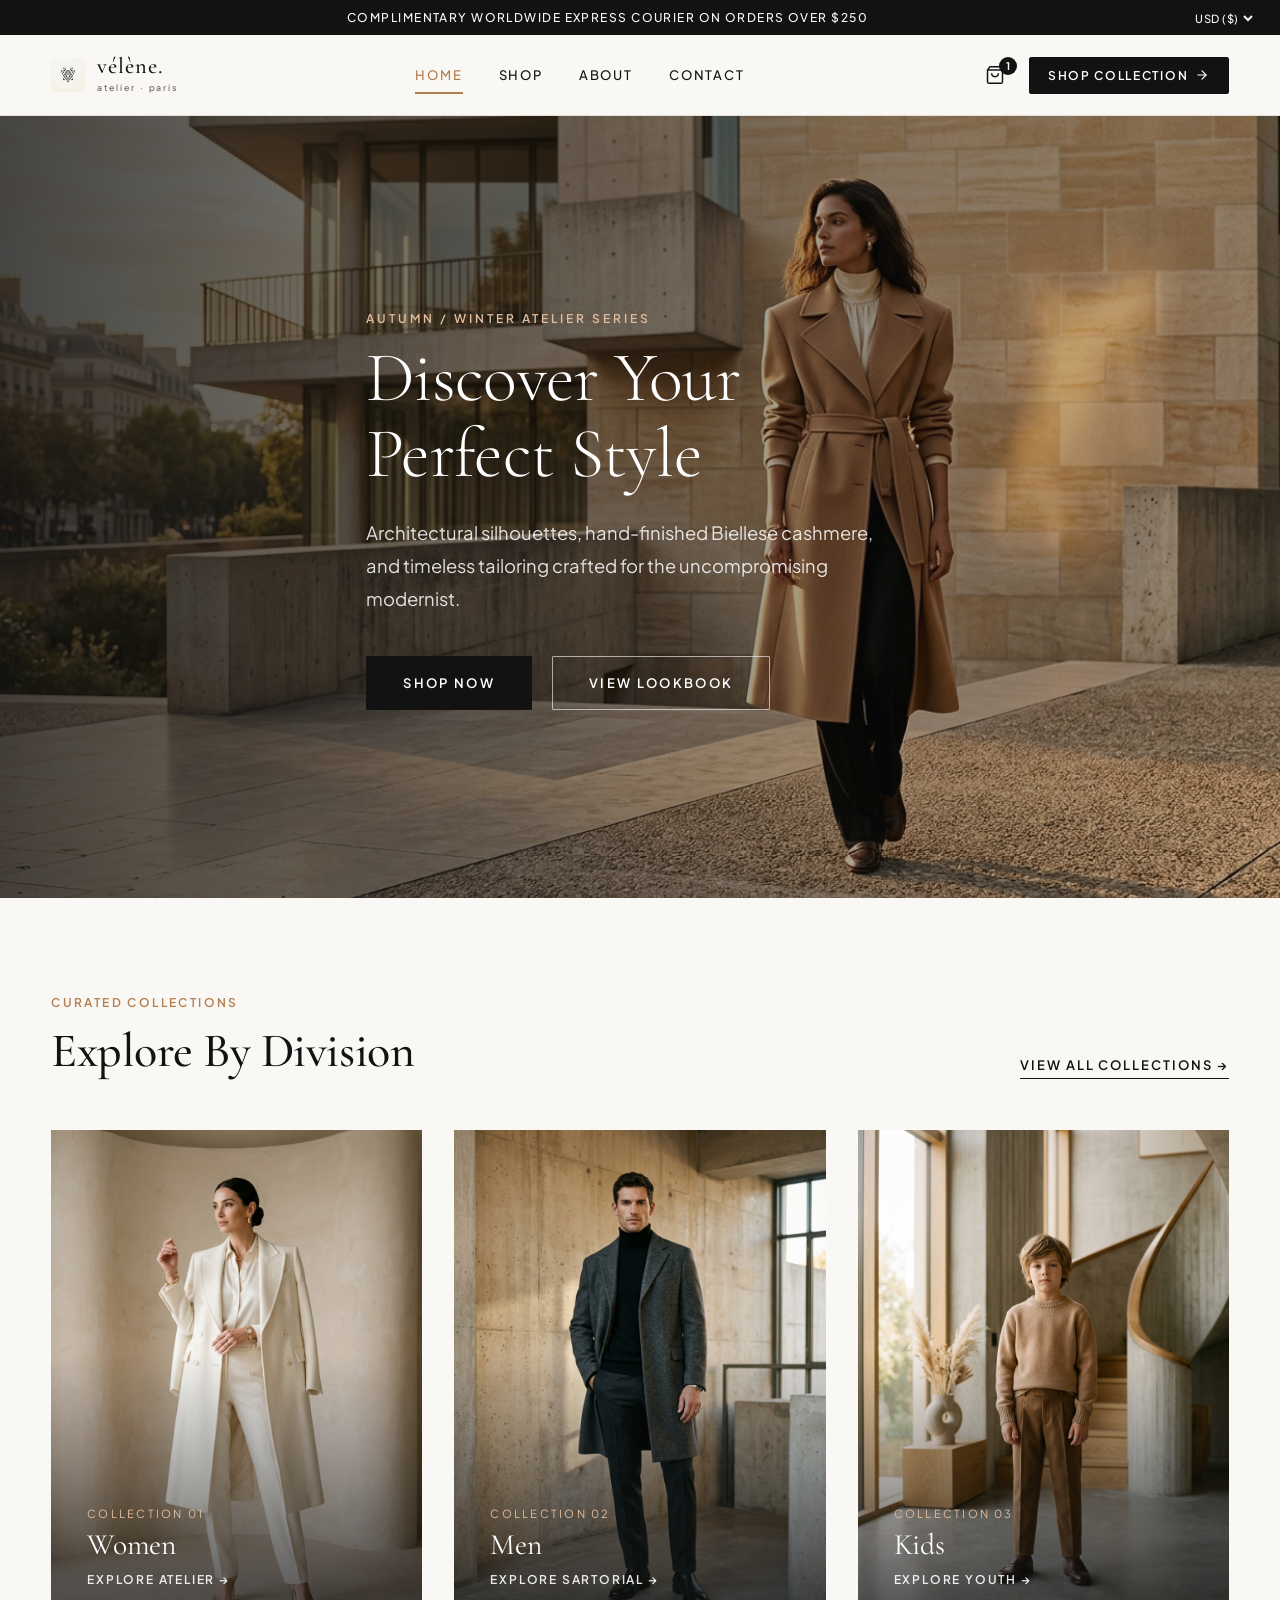
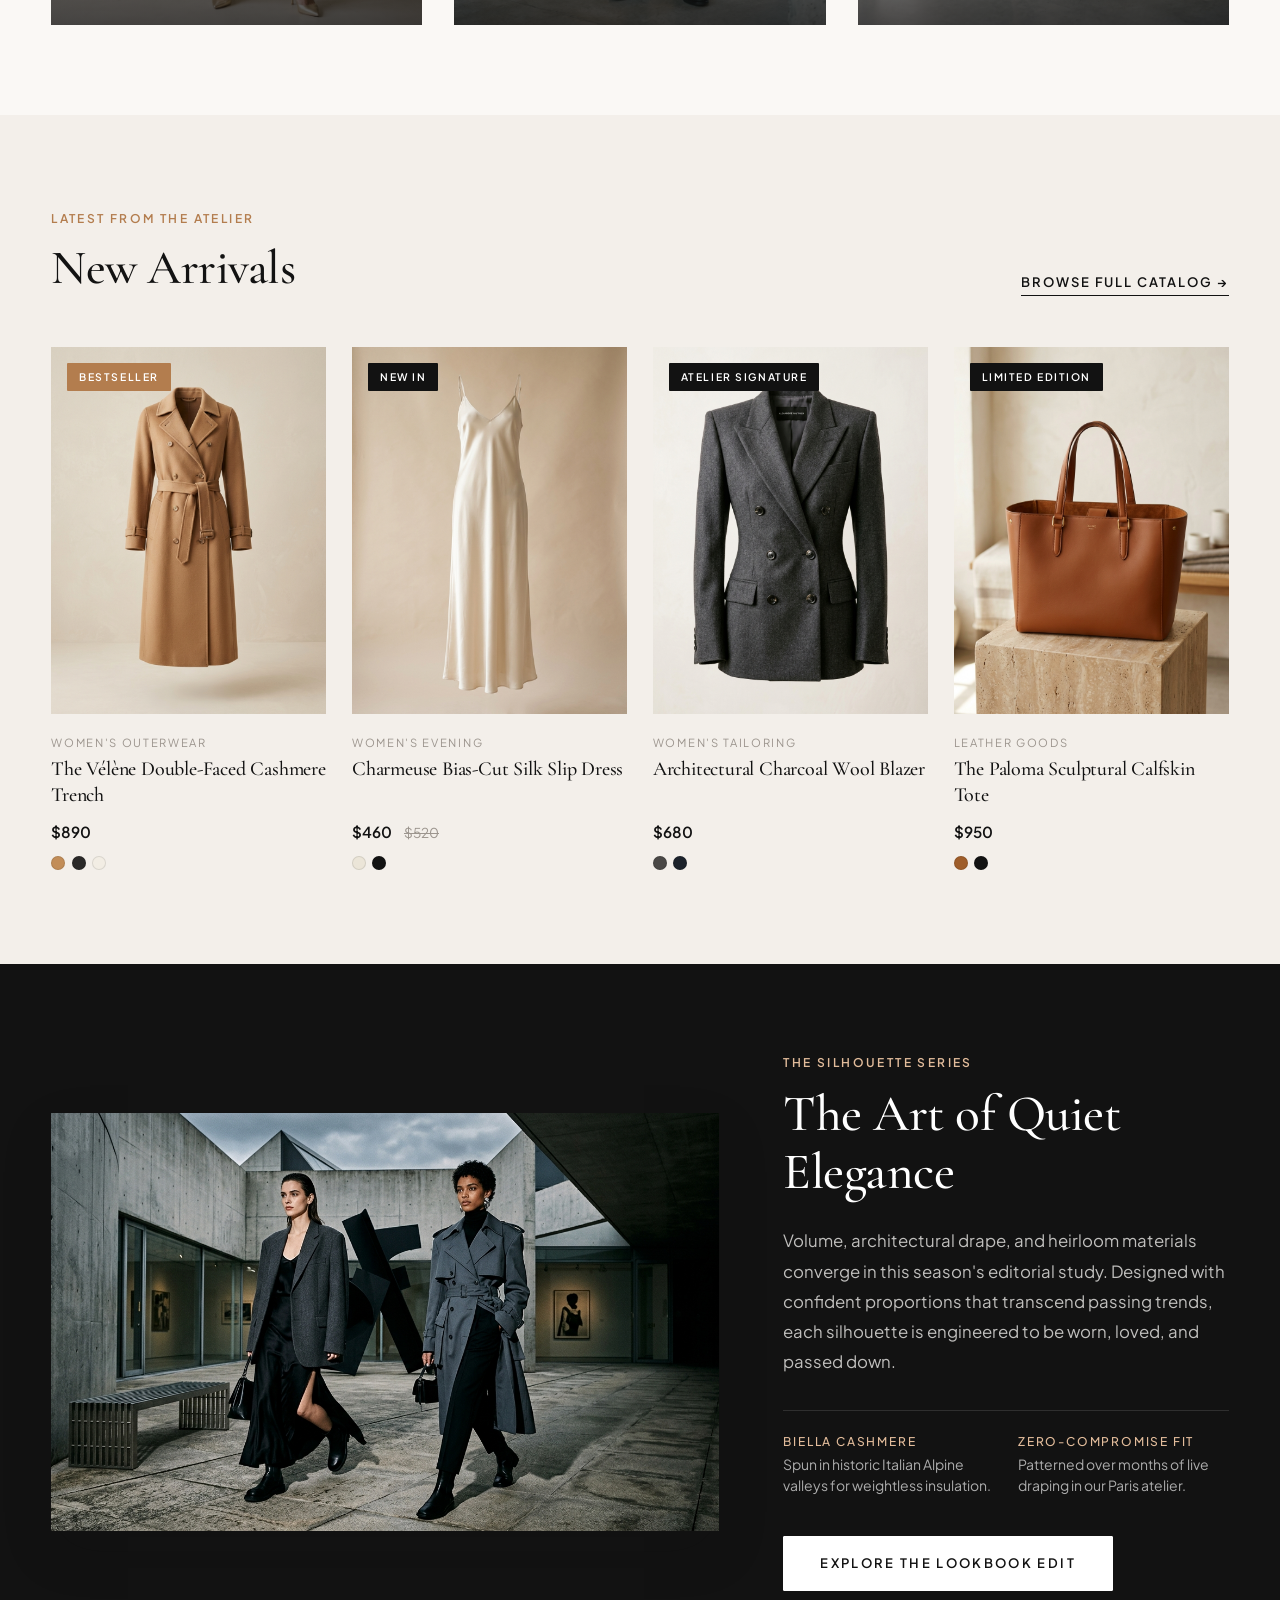
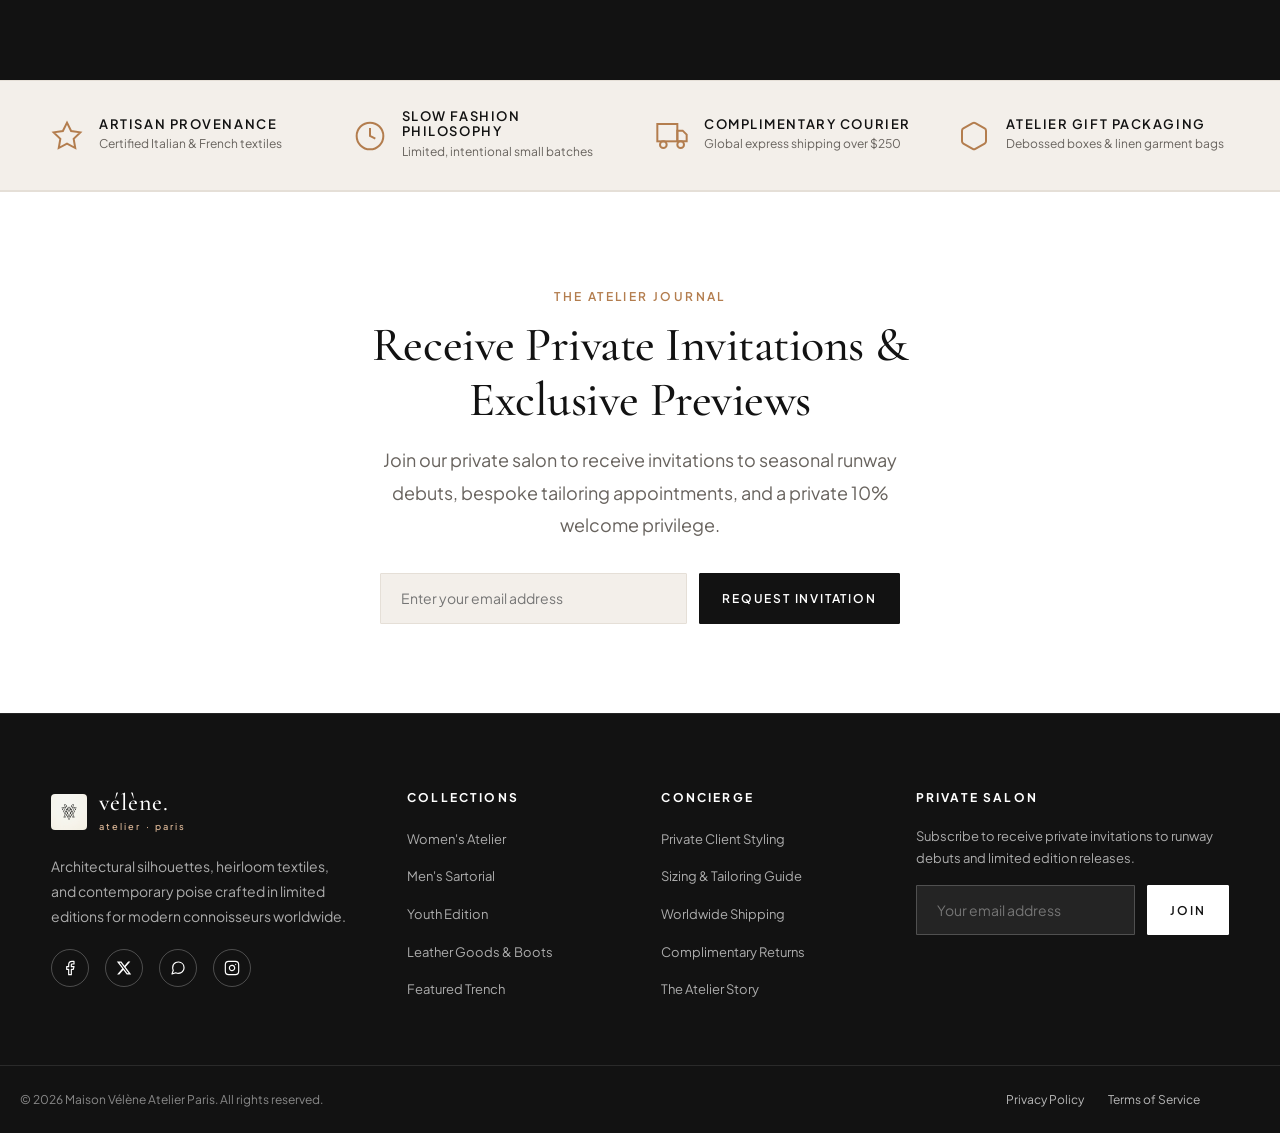
==== commit ebe92207: "1" ====
--- a/index.html
+++ b/index.html
@@ -71,6 +71,10 @@
           </svg>
           <span class="badge-count cart-badge-count">1</span>
         </button>
+        <a href="shop.html" class="nav-cta-btn" aria-label="Shop Collection">
+          <span>Shop Collection</span>
+          <svg width="14" height="14" viewBox="0 0 24 24" fill="none" stroke="currentColor" stroke-width="2" stroke-linecap="round" stroke-linejoin="round"><path d="M5 12h14"/><path d="m12 5 7 7-7 7"/></svg>
+        </a>
       </div>
     </div>
   </header>
@@ -91,6 +95,10 @@
           <a href="shop.html" class="mobile-link">Shop</a>
           <a href="about.html" class="mobile-link">About</a>
           <a href="contact.html" class="mobile-link">Contact</a>
+          <a href="shop.html" class="nav-cta-btn" style="margin-top: 1rem; width: 100%; justify-content: center;">
+            <span>Shop Collection</span>
+            <svg width="14" height="14" viewBox="0 0 24 24" fill="none" stroke="currentColor" stroke-width="2" stroke-linecap="round" stroke-linejoin="round"><path d="M5 12h14"/><path d="m12 5 7 7-7 7"/></svg>
+          </a>
         </div>
       </div>
       <div style="border-top: 1px solid var(--color-border); padding-top: 1.5rem;">
@@ -417,13 +425,15 @@
     <div class="container footer-top">
       <div class="footer-grid">
         <div class="footer-brand">
-          <a href="index.html" style="text-decoration:none; display:flex; align-items:center; gap:0.5rem;">
-            <img src="images/brand_logo.jpg" alt="vélène. logo" style="width:24px; height:24px; border-radius:3px; filter: brightness(1.2);">
-            <h3 style="margin:0; font-size:1.4rem; text-transform: lowercase; font-family: var(--font-serif);">vélène.</h3>
+          <a href="index.html" class="brand-logo" aria-label="vélène. Home">
+            <img src="images/brand_logo.jpg" alt="vélène. logo" class="brand-logo-mark">
+            <div class="brand-text-wrapper">
+              <span class="brand-name">vélène.</span>
+              <span class="brand-sub">atelier · paris</span>
+            </div>
           </a>
-          <div class="tagline" style="text-transform: lowercase;">atelier de prêt-à-porter</div>
           <p>
-            Architectural tailoring, heirloom textiles, and contemporary poise crafted in limited editions for modern connoisseurs worldwide.
+            Architectural silhouettes, heirloom textiles, and contemporary poise crafted in limited editions for modern connoisseurs worldwide.
           </p>
           <div class="footer-social-row">
             <a href="https://facebook.com" class="social-icon-link" aria-label="Facebook" target="_blank" rel="noopener">
--- a/css/style.css
+++ b/css/style.css
@@ -449,8 +449,44 @@
 .header-actions {
   display: flex;
   align-items: center;
-  gap: 1.5rem;
-}
+  gap: 1.25rem;
+}
+
+.nav-cta-btn {
+  display: inline-flex;
+  align-items: center;
+  gap: 0.45rem;
+  padding: 0.5rem 1.15rem;
+  background-color: var(--color-noir);
+  color: #FFFFFF;
+  font-family: var(--font-sans);
+  font-size: 0.75rem;
+  font-weight: 600;
+  text-transform: uppercase;
+  letter-spacing: 0.14em;
+  border-radius: 2px;
+  border: 1px solid var(--color-noir);
+  transition: all var(--transition-fast);
+  text-decoration: none;
+  white-space: nowrap;
+}
+
+.nav-cta-btn:hover {
+  background-color: var(--color-accent);
+  border-color: var(--color-accent);
+  color: #FFFFFF;
+  transform: translateY(-1px);
+  box-shadow: 0 4px 14px rgba(179, 125, 78, 0.28);
+}
+
+.nav-cta-btn svg {
+  transition: transform var(--transition-fast);
+}
+
+.nav-cta-btn:hover svg {
+  transform: translateX(3px);
+}
+
 
 .action-btn {
   display: flex;
@@ -1020,6 +1056,7 @@
   display: grid;
   grid-template-columns: repeat(4, 1fr);
   gap: clamp(1.25rem, 2vw, 2rem);
+  align-items: stretch;
 }
 
 .products-grid-3 {
@@ -1029,6 +1066,7 @@
 .product-card {
   display: flex;
   flex-direction: column;
+  height: 100%;
   background-color: transparent;
   position: relative;
   transition: transform var(--transition-base);
@@ -1119,6 +1157,7 @@
   display: flex;
   flex-direction: column;
   gap: 0.25rem;
+  flex: 1;
 }
 
 .product-category-tag {
@@ -1132,8 +1171,18 @@
   font-family: var(--font-serif);
   font-size: 1.25rem;
   font-weight: 500;
+  line-height: 1.3;
   color: var(--color-noir);
+  min-height: 3.25rem;
+  display: -webkit-box;
+  -webkit-line-clamp: 2;
+  -webkit-box-orient: vertical;
+  overflow: hidden;
   transition: color var(--transition-fast);
+}
+
+.product-title a {
+  display: inline;
 }
 
 .product-title:hover {
@@ -1144,7 +1193,8 @@
   display: flex;
   align-items: baseline;
   gap: 0.75rem;
-  margin-top: 0.25rem;
+  margin-top: auto;
+  padding-top: 0.5rem;
 }
 
 .product-price {
@@ -1163,6 +1213,7 @@
   display: flex;
   gap: 0.4rem;
   margin-top: 0.5rem;
+  min-height: 18px;
 }
 
 .swatch-circle {
@@ -1386,6 +1437,16 @@
 .shop-sidebar {
   position: sticky;
   top: calc(var(--header-height) + 2rem);
+  display: flex;
+  flex-direction: column;
+  gap: 2rem;
+}
+
+.mobile-filter-toggle {
+  display: none;
+}
+
+.shop-filter-panel {
   display: flex;
   flex-direction: column;
   gap: 2rem;
@@ -2083,6 +2144,8 @@
   color: #FAF8F5;
   margin-top: auto;
   border-top: 1px solid rgba(255, 255, 255, 0.08);
+  width: 100%;
+  overflow-x: hidden;
 }
 
 .footer-top {
@@ -2094,22 +2157,47 @@
   display: grid;
   grid-template-columns: 1.5fr 1fr 1fr 1.5fr;
   gap: clamp(2rem, 4vw, 4rem);
-}
-
-.footer-brand h3 {
+  align-items: start;
+}
+
+.footer-brand .brand-logo {
+  display: flex;
+  align-items: center;
+  gap: 0.75rem;
+  text-decoration: none;
+  margin-bottom: 1.25rem;
+  transition: opacity var(--transition-fast);
+}
+
+.footer-brand .brand-logo:hover {
+  opacity: 0.85;
+}
+
+.footer-brand .brand-logo-mark {
+  width: 36px;
+  height: 36px;
+  object-fit: contain;
+  border-radius: 4px;
+}
+
+.footer-brand .brand-name {
+  font-family: var(--font-serif);
+  font-size: 1.5rem;
+  font-weight: 500;
+  letter-spacing: 0.04em;
   color: #FFFFFF;
-  font-size: 1.85rem;
-  letter-spacing: 0.15em;
-  text-transform: uppercase;
-  margin-bottom: 0.25rem;
-}
-
-.footer-brand .tagline {
-  font-size: 0.75rem;
-  letter-spacing: 0.2em;
-  text-transform: uppercase;
+  text-transform: lowercase;
+  line-height: 1;
+}
+
+.footer-brand .brand-sub {
+  font-family: var(--font-sans);
+  font-size: 0.58rem;
+  font-weight: 500;
+  letter-spacing: 0.22em;
   color: #E2BC9B;
-  margin-bottom: 1.25rem;
+  text-transform: lowercase;
+  margin-top: 0.25rem;
 }
 
 .footer-brand p {
@@ -2153,15 +2241,30 @@
 }
 
 .social-icon-link {
-  width: 36px;
-  height: 36px;
+  width: 38px;
+  height: 38px;
+  min-width: 38px;
+  min-height: 38px;
+  aspect-ratio: 1 / 1;
   border-radius: 50%;
-  border: 1px solid rgba(255, 255, 255, 0.2);
-  display: flex;
-  align-items: center;
-  justify-content: center;
+  border: 1px solid rgba(255, 255, 255, 0.25);
+  display: flex !important;
+  align-items: center !important;
+  justify-content: center !important;
   color: #FFFFFF;
+  padding: 0 !important;
+  margin: 0 !important;
+  box-sizing: border-box !important;
+  flex-shrink: 0 !important;
   transition: all var(--transition-fast);
+}
+
+.social-icon-link svg {
+  display: block !important;
+  width: 16px !important;
+  height: 16px !important;
+  margin: auto !important;
+  flex-shrink: 0 !important;
 }
 
 .social-icon-link:hover {
@@ -2172,14 +2275,16 @@
 
 .footer-bottom {
   border-top: 1px solid rgba(255, 255, 255, 0.1);
-  padding: 1.5rem 0;
+  padding: 1.5rem 5rem 1.5rem 1.25rem;
   font-size: 0.75rem;
   color: rgba(255, 255, 255, 0.5);
   display: flex;
   justify-content: space-between;
   align-items: center;
   flex-wrap: wrap;
-  gap: 1rem;
+  gap: 1.25rem;
+  box-sizing: border-box;
+  width: 100%;
 }
 
 .footer-bottom a {
@@ -2281,20 +2386,65 @@
 
   .footer-grid {
     grid-template-columns: 1fr 1fr;
+    gap: 3rem 2.5rem;
+    align-items: start;
+  }
+
+  .footer-brand,
+  .footer-col {
+    min-width: 0;
+    width: 100%;
+  }
+
+  .footer-brand p {
+    max-width: 100%;
+  }
+
+  .footer-social-row {
+    display: flex;
+    align-items: center;
+    gap: 0.75rem;
+    flex-wrap: wrap;
+    margin-top: 1.25rem;
+  }
+
+  .footer-col .newsletter-form {
+    display: flex;
+    flex-direction: column;
+    width: 100%;
+    max-width: 100%;
+    gap: 0.75rem;
+    margin-top: 1rem;
+  }
+
+  .footer-col .newsletter-input {
+    width: 100% !important;
+    box-sizing: border-box !important;
+  }
+
+  .footer-col .btn {
+    width: 100% !important;
+    box-sizing: border-box !important;
   }
 
   .shop-layout {
-    grid-template-columns: 1fr;
+    display: flex !important;
+    flex-direction: column !important;
+    grid-template-columns: 1fr !important;
+    width: 100% !important;
   }
 
   .shop-sidebar {
-    position: static;
-    display: grid;
-    grid-template-columns: repeat(2, 1fr);
-    gap: 1.5rem;
-    background-color: var(--color-surface);
-    padding: 1.5rem;
-    border: 1px solid var(--color-border);
+    position: static !important;
+    top: auto !important;
+    width: 100% !important;
+    display: flex !important;
+    flex-direction: column !important;
+    gap: 0 !important;
+    margin-bottom: 1rem !important;
+    background: transparent !important;
+    padding: 0 !important;
+    border: none !important;
   }
 
   .lookbook-grid {
@@ -2370,6 +2520,89 @@
   }
 }
 
+@media (max-width: 1199px) {
+  .nav-desktop {
+    display: none;
+  }
+
+  .mobile-toggle {
+    display: flex;
+  }
+
+  .header-actions .nav-cta-btn {
+    display: none !important;
+  }
+
+  .shop-layout {
+    display: flex !important;
+    flex-direction: column !important;
+    grid-template-columns: 1fr !important;
+    width: 100% !important;
+    gap: 1.5rem !important;
+  }
+
+  .shop-sidebar {
+    position: static !important;
+    top: auto !important;
+    width: 100% !important;
+    display: flex !important;
+    flex-direction: column !important;
+    gap: 0 !important;
+    margin-bottom: 1rem !important;
+  }
+
+  .mobile-filter-toggle {
+    display: flex !important;
+    align-items: center !important;
+    justify-content: space-between !important;
+    width: 100% !important;
+    padding: 0.95rem 1.25rem !important;
+    background-color: var(--color-noir) !important;
+    color: #FFFFFF !important;
+    border: 1px solid var(--color-noir) !important;
+    font-family: var(--font-sans) !important;
+    font-size: 0.8125rem !important;
+    font-weight: 600 !important;
+    text-transform: uppercase !important;
+    letter-spacing: 0.14em !important;
+    cursor: pointer !important;
+    border-radius: 2px !important;
+    box-sizing: border-box !important;
+    transition: all var(--transition-fast) !important;
+  }
+
+  .mobile-filter-toggle:hover {
+    background-color: var(--color-accent) !important;
+    border-color: var(--color-accent) !important;
+  }
+
+  .filter-toggle-icon {
+    font-size: 1.25rem !important;
+    line-height: 1 !important;
+    font-weight: 400 !important;
+  }
+
+  .shop-filter-panel {
+    display: none;
+    width: 100% !important;
+    margin-top: 0.75rem !important;
+    padding: 1.75rem !important;
+    background-color: var(--color-card) !important;
+    border: 1px solid var(--color-border) !important;
+    border-radius: 2px !important;
+    box-shadow: var(--shadow-sm) !important;
+    box-sizing: border-box !important;
+    flex-direction: column !important;
+    gap: 1.75rem !important;
+  }
+
+  .shop-filter-panel.open {
+    display: flex !important;
+    flex-direction: column !important;
+    width: 100% !important;
+  }
+}
+
 @media (max-width: 768px) {
   .nav-desktop {
     display: none;
@@ -2377,6 +2610,10 @@
 
   .mobile-toggle {
     display: flex;
+  }
+
+  .header-actions .nav-cta-btn {
+    display: none !important;
   }
 
   .announcement-right {
@@ -2512,14 +2749,14 @@
    ========================================================================== */
 @media (min-width: 768px) and (max-width: 1024px) {
   .site-footer .footer-top {
-    padding-top: 4rem;
-    padding-bottom: 3.5rem;
+    padding-top: 3.5rem;
+    padding-bottom: 3rem;
   }
 
   .site-footer .footer-grid {
     display: grid;
     grid-template-columns: repeat(2, 1fr);
-    gap: 2.5rem 3rem;
+    gap: 3.5rem 3rem;
     align-items: start;
     text-align: left;
   }
@@ -2530,6 +2767,9 @@
     flex-direction: column;
     align-items: flex-start;
     text-align: left;
+    min-width: 0;
+    width: 100%;
+    box-sizing: border-box;
   }
 
   .site-footer .footer-brand a {
@@ -2541,16 +2781,48 @@
     margin-left: 0;
     margin-right: 0;
     max-width: 100%;
+    margin-bottom: 1rem;
   }
 
   .site-footer .footer-social-row {
+    display: flex;
+    align-items: center;
     justify-content: flex-start;
-    margin-top: 1.25rem;
+    gap: 0.75rem;
+    flex-wrap: wrap;
+    margin-top: 0.5rem;
+    margin-bottom: 0.5rem;
+    width: 100%;
+  }
+
+  .site-footer .social-icon-link {
+    width: 38px !important;
+    height: 38px !important;
+    min-width: 38px !important;
+    min-height: 38px !important;
+    aspect-ratio: 1 / 1 !important;
+    flex-shrink: 0 !important;
+    display: flex !important;
+    align-items: center !important;
+    justify-content: center !important;
+    border-radius: 50% !important;
+    box-sizing: border-box !important;
+    padding: 0 !important;
+    margin: 0 !important;
+  }
+
+  .site-footer .social-icon-link svg {
+    display: block !important;
+    width: 16px !important;
+    height: 16px !important;
+    margin: auto !important;
+    flex-shrink: 0 !important;
   }
 
   .site-footer .footer-col h5 {
     text-align: left;
     margin-bottom: 1.25rem;
+    margin-top: 0;
   }
 
   .site-footer .footer-links {
@@ -2573,22 +2845,26 @@
 
   .site-footer .newsletter-form {
     display: flex;
-    flex-direction: row;
+    flex-direction: column;
     width: 100%;
     max-width: 100%;
     margin-left: 0;
     margin-right: 0;
-    gap: 0.5rem;
+    gap: 0.65rem;
+    box-sizing: border-box;
   }
 
   .site-footer .newsletter-input {
-    flex: 1;
+    width: 100% !important;
     text-align: left;
+    box-sizing: border-box !important;
+    padding: 0.8rem 1rem;
   }
 
   .site-footer .newsletter-form .btn {
-    width: auto;
-    white-space: nowrap;
+    width: 100% !important;
+    box-sizing: border-box !important;
+    text-align: center;
   }
 
   .site-footer .footer-bottom {
@@ -2597,15 +2873,15 @@
     justify-content: space-between;
     align-items: center;
     text-align: left;
-    padding-top: 1.5rem;
-    padding-bottom: 1.5rem;
+    padding: 1.5rem 5rem 1.5rem 1rem;
+    width: 100%;
+    box-sizing: border-box;
   }
 
   .site-footer .footer-bottom > div {
     display: flex;
     width: auto;
     justify-content: flex-start;
-    text-align: left;
   }
 }
 
@@ -2642,9 +2918,10 @@
     text-align: center;
     justify-content: center;
     align-items: center;
-    gap: 0.75rem;
-    padding-top: 1.5rem;
-    padding-bottom: 2.5rem;
+    gap: 0.85rem;
+    padding: 1.5rem 1rem 5.5rem 1rem;
+    width: 100%;
+    box-sizing: border-box;
   }
 
   .footer-bottom > div {
